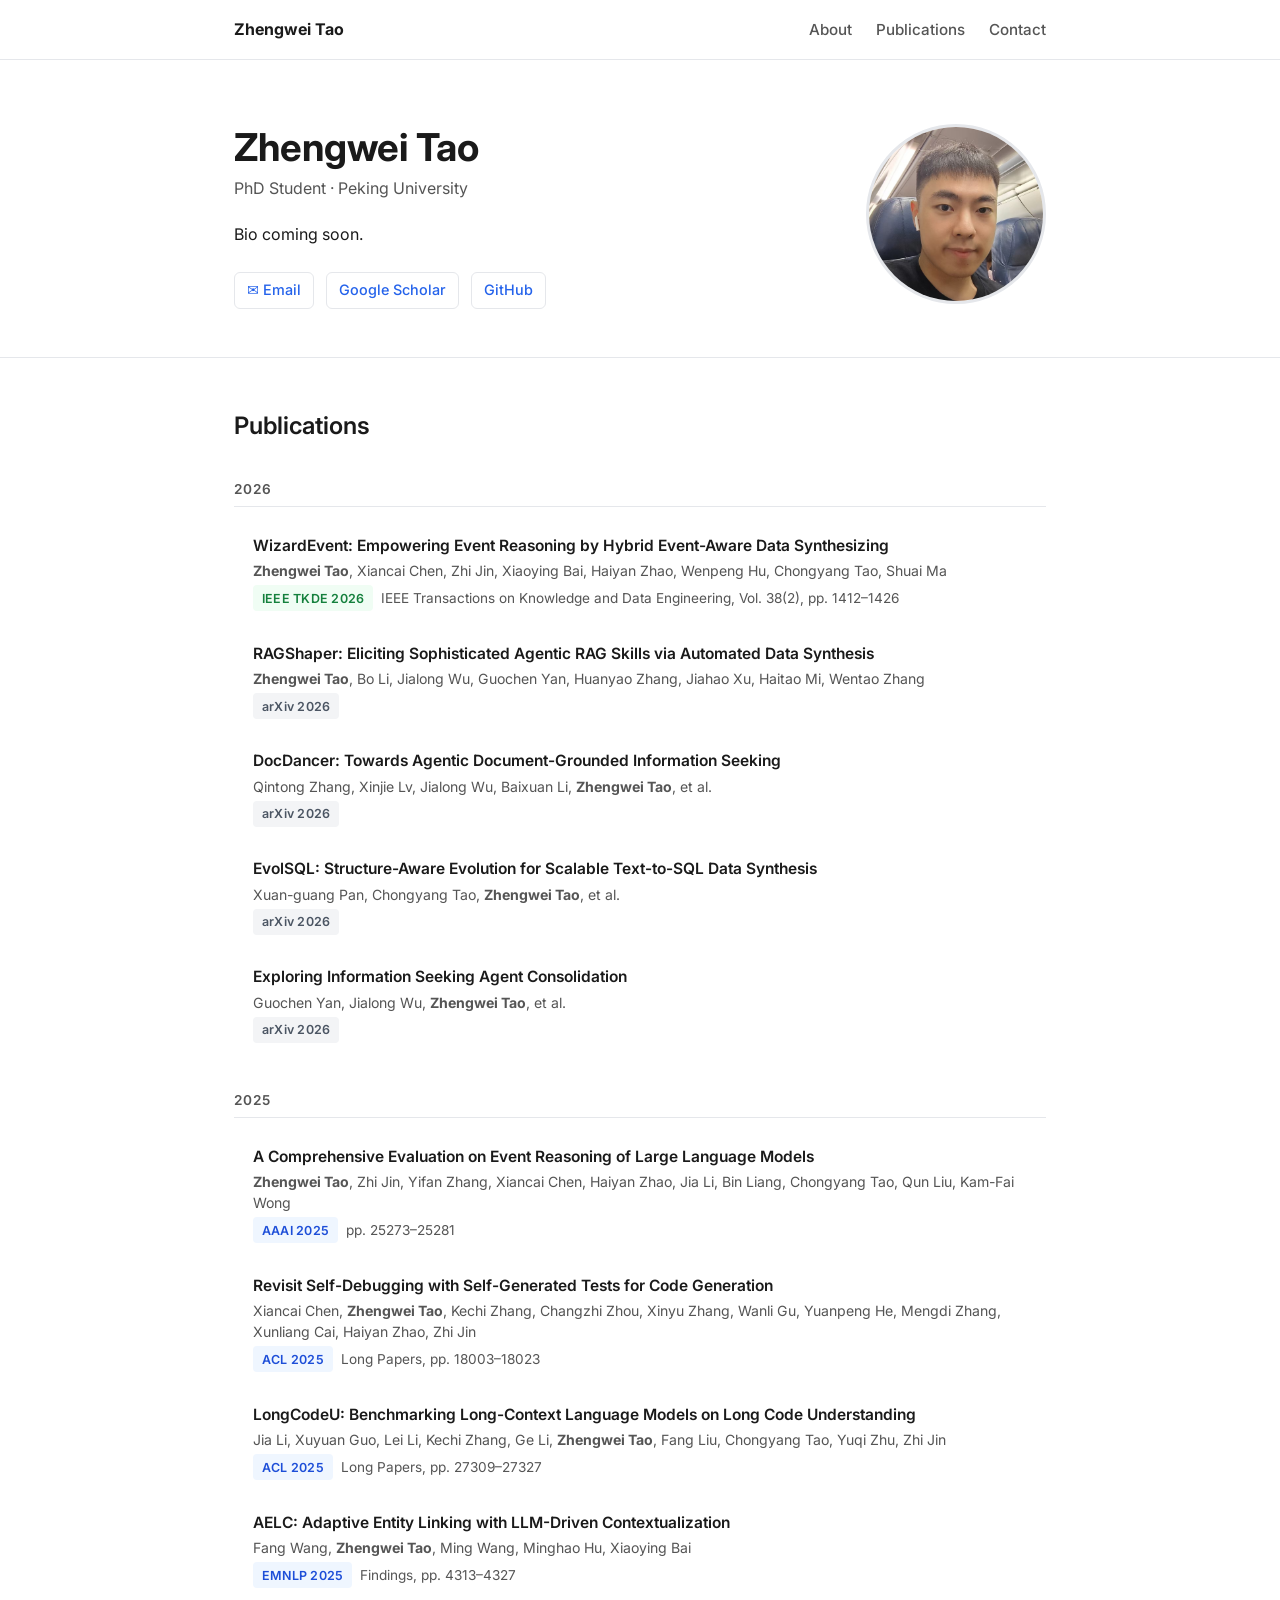
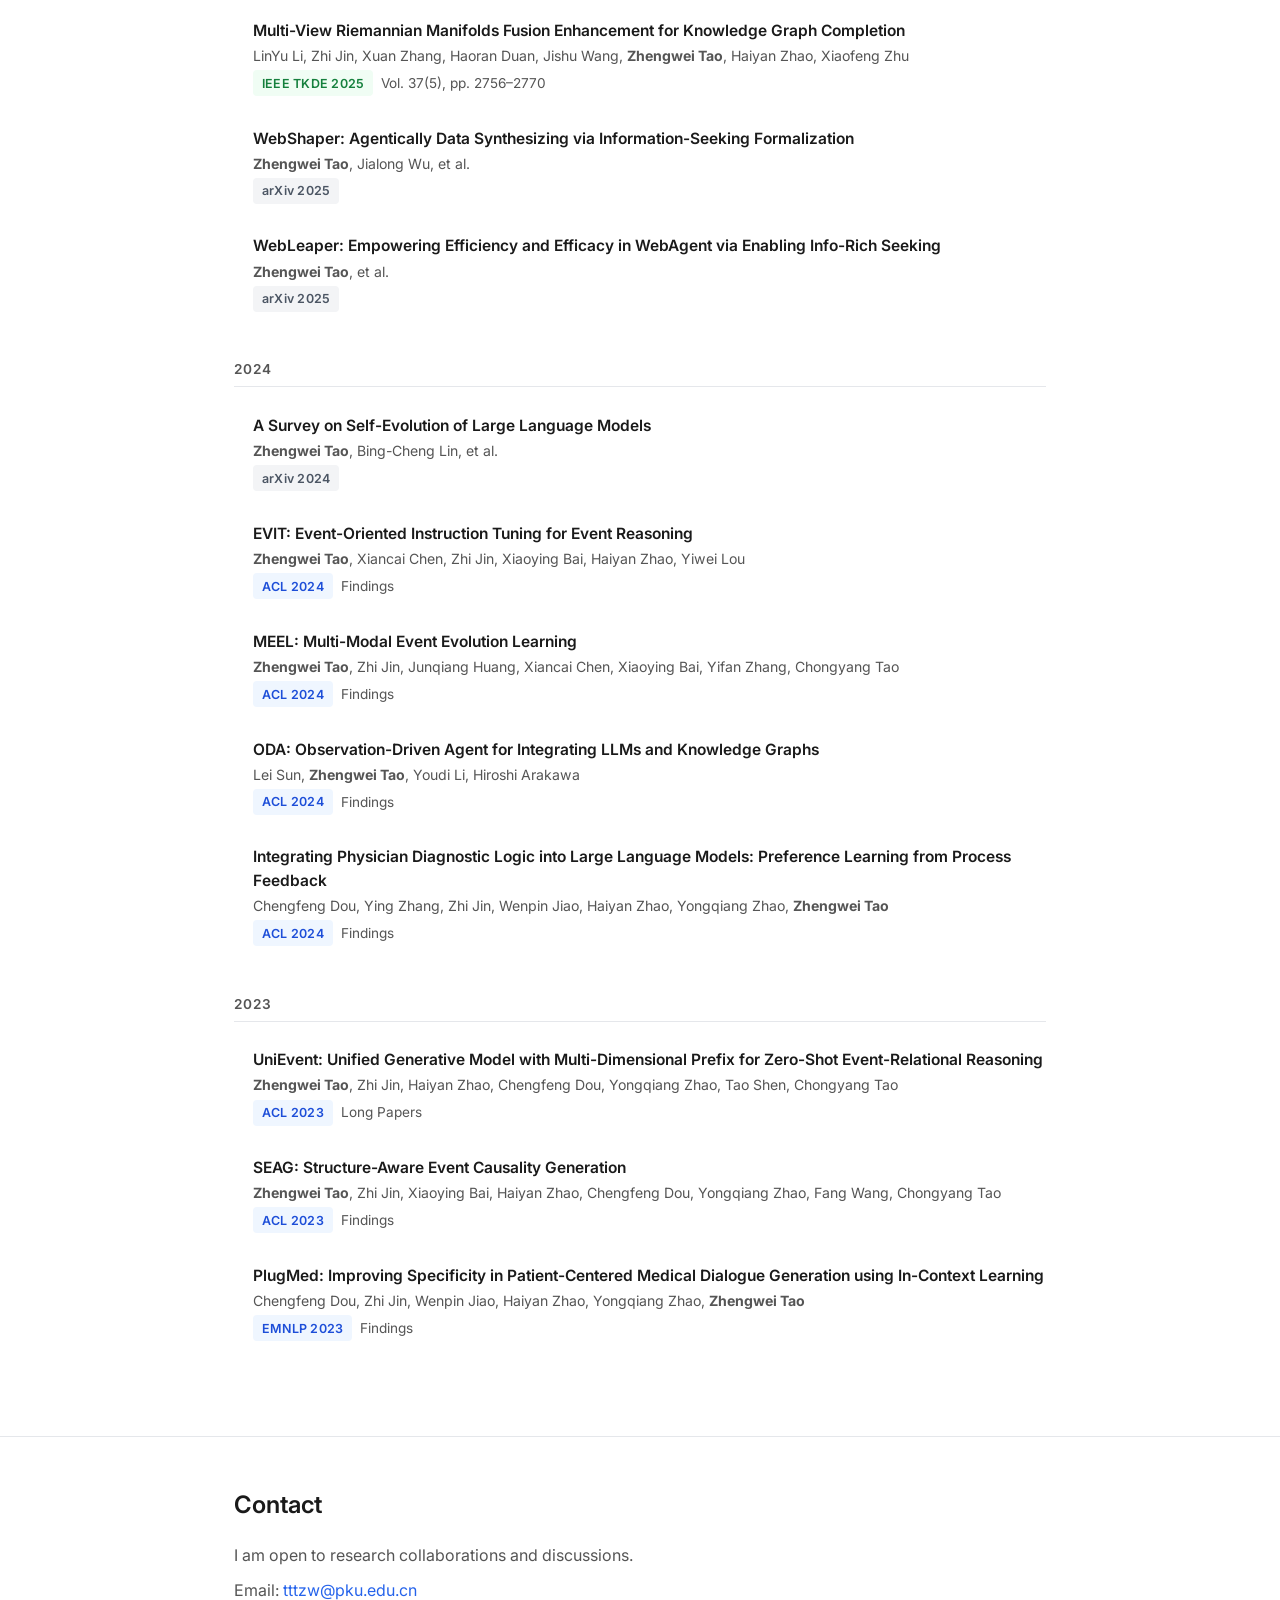
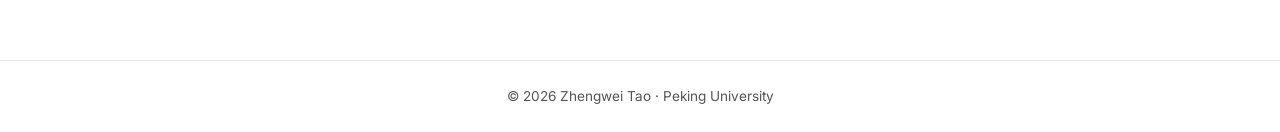
==== index.html @ 441eb52f "Initial academic homepage" ====
<!DOCTYPE html>
<html lang="en">
<head>
  <meta charset="UTF-8">
  <meta name="viewport" content="width=device-width, initial-scale=1.0">
  <title>Zhengwei Tao</title>
  <link rel="preconnect" href="https://fonts.googleapis.com">
  <link rel="preconnect" href="https://fonts.gstatic.com" crossorigin>
  <link href="https://fonts.googleapis.com/css2?family=Inter:wght@400;500;600;700&display=swap" rel="stylesheet">
  <style>
    /* ── Design tokens ─────────────────────────────────────── */
    :root {
      --bg:      #ffffff;
      --bg-nav:  rgba(255, 255, 255, 0.92);
      --text:    #1a1a1a;
      --muted:   #555555;
      --accent:  #2563eb;
      --border:  #e5e7eb;
      --nav-height: 60px;
    }

    /* ── Reset ─────────────────────────────────────────────── */
    *, *::before, *::after { box-sizing: border-box; margin: 0; padding: 0; }
    html { scroll-behavior: smooth; }
    body {
      font-family: 'Inter', system-ui, sans-serif;
      font-size: 16px;
      line-height: 1.7;
      color: var(--text);
      background: var(--bg);
    }
    a { color: var(--accent); text-decoration: none; }
    a:hover { text-decoration: underline; }
    section { scroll-margin-top: 72px; }

    /* ── Layout container ──────────────────────────────────── */
    .container {
      max-width: 860px;
      margin: 0 auto;
      padding: 0 1.5rem;
    }

    /* ── Navigation ────────────────────────────────────────── */
    nav {
      position: sticky;
      top: 0;
      z-index: 100;
      height: var(--nav-height);
      background: var(--bg-nav);
      backdrop-filter: blur(8px);
      -webkit-backdrop-filter: blur(8px);
      border-bottom: 1px solid var(--border);
    }
    .nav-inner {
      display: flex;
      align-items: center;
      justify-content: space-between;
      height: 100%;
    }
    .nav-name {
      font-weight: 700;
      font-size: 1rem;
      color: var(--text);
    }
    .nav-links {
      list-style: none;
      display: flex;
      gap: 1.5rem;
    }
    .nav-links a {
      color: var(--muted);
      font-size: 0.95rem;
      font-weight: 500;
    }
    .nav-links a:hover {
      color: var(--accent);
      text-decoration: none;
    }
    @media (max-width: 479px) {
      .nav-name { display: none; }
      .nav-links { gap: 0.75rem; }
    }

    /* ── About ─────────────────────────────────────────────── */
    #about {
      padding: 4rem 0 3rem;
      border-bottom: 1px solid var(--border);
    }
    .about-grid {
      display: flex;
      align-items: flex-start;
      gap: 3rem;
    }
    .about-text { flex: 1; }
    .about-text h1 {
      font-size: 2.4rem;
      font-weight: 700;
      line-height: 1.2;
      margin-bottom: 0.3rem;
    }
    .affiliation {
      color: var(--muted);
      font-size: 1rem;
      margin-bottom: 1.2rem;
    }
    .bio { margin-bottom: 1.5rem; }

    .social-links {
      display: flex;
      flex-wrap: wrap;
      gap: 0.75rem;
    }
    .social-links a {
      font-size: 0.9rem;
      font-weight: 500;
      color: var(--accent);
      border: 1px solid var(--border);
      padding: 0.3rem 0.75rem;
      border-radius: 6px;
      transition: border-color 0.15s, background 0.15s;
    }
    .social-links a:hover {
      background: #eff6ff;
      border-color: var(--accent);
      text-decoration: none;
    }
    .about-photo img {
      width: 180px;
      height: 180px;
      object-fit: cover;
      border-radius: 50%;
      border: 3px solid var(--border);
      display: block;
      flex-shrink: 0;
    }

    /* Tablet: keep two columns, shrink photo */
    @media (max-width: 767px) and (min-width: 480px) {
      .about-photo img { width: 140px; height: 140px; }
    }

    /* Mobile: single column, photo centered above */
    @media (max-width: 479px) {
      .about-grid {
        flex-direction: column-reverse;
        align-items: center;
        text-align: center;
        gap: 1.5rem;
      }
      .about-photo img { width: 120px; height: 120px; }
      .about-text h1 { font-size: 1.9rem; }
      .social-links { justify-content: center; }
    }

    /* ── Publications ──────────────────────────────────────── */
    #publications {
      padding: 3rem 0;
      border-bottom: 1px solid var(--border);
    }
    #publications h2 {
      font-size: 1.5rem;
      font-weight: 600;
      margin-bottom: 2rem;
    }
    .pub-year-group { margin-bottom: 2rem; }
    .year-label {
      font-size: 0.85rem;
      font-weight: 600;
      color: var(--muted);
      text-transform: uppercase;
      letter-spacing: 0.08em;
      margin-bottom: 0.75rem;
      padding-bottom: 0.3rem;
      border-bottom: 1px solid var(--border);
    }
    .pub-entry {
      padding: 0.9rem 0 0.9rem 1rem;
      border-left: 3px solid transparent;
      transition: border-color 0.15s;
      margin-bottom: 0.1rem;
    }
    .pub-entry:hover { border-left-color: var(--accent); }
    .pub-title {
      font-weight: 600;
      font-size: 0.97rem;
      margin-bottom: 0.2rem;
      line-height: 1.5;
    }
    .pub-title a { color: var(--text); }
    .pub-title a:hover { color: var(--accent); text-decoration: none; }
    .pub-authors {
      font-size: 0.88rem;
      color: var(--muted);
      margin-bottom: 0.25rem;
      line-height: 1.5;
    }
    .pub-venue {
      font-size: 0.85rem;
      color: var(--muted);
      display: flex;
      align-items: center;
      gap: 0.5rem;
      flex-wrap: wrap;
    }

    /* ── Badges ────────────────────────────────────────────── */
    .badge {
      display: inline-block;
      padding: 0.15rem 0.55rem;
      border-radius: 4px;
      font-size: 0.78rem;
      font-weight: 600;
      letter-spacing: 0.02em;
      white-space: nowrap;
    }
    .badge-conf    { background: #eff6ff; color: #1d4ed8; }
    .badge-journal { background: #f0fdf4; color: #15803d; }
    .badge-arxiv   { background: #f3f4f6; color: #4b5563; }

    /* ── Contact ───────────────────────────────────────────── */
    #contact { padding: 3rem 0; border-bottom: 1px solid var(--border); }
    #contact h2 { font-size: 1.5rem; font-weight: 600; margin-bottom: 1rem; }
    #contact p { color: var(--muted); margin-bottom: 0.5rem; }

    /* ── Footer ────────────────────────────────────────────── */
    footer {
      padding: 1.5rem 0;
      text-align: center;
      font-size: 0.85rem;
      color: var(--muted);
    }
  </style>
</head>
<body>

<!-- ── Navigation ──────────────────────────────────────────── -->
<nav>
  <div class="container nav-inner">
    <span class="nav-name">Zhengwei Tao</span>
    <ul class="nav-links">
      <li><a href="#about">About</a></li>
      <li><a href="#publications">Publications</a></li>
      <li><a href="#contact">Contact</a></li>
    </ul>
  </div>
</nav>

<!-- ── About ───────────────────────────────────────────────── -->
<section id="about">
  <div class="container about-grid">
    <div class="about-text">
      <h1>Zhengwei Tao</h1>
      <p class="affiliation">PhD Student · Peking University</p>
      <!-- Add your bio here -->
      <p class="bio">Bio coming soon.</p>
      <div class="social-links">
        <a href="mailto:tttzw@pku.edu.cn">✉ Email</a>
        <a href="https://scholar.google.com/citations?user=mk7GqoIAAAAJ" target="_blank" rel="noopener">Google Scholar</a>
        <a href="https://github.com/TZWwww" target="_blank" rel="noopener">GitHub</a>
      </div>
    </div>
    <div class="about-photo">
      <img src="tzw.png" alt="Zhengwei Tao">
    </div>
  </div>
</section>

<!-- ── Publications ────────────────────────────────────────── -->
<section id="publications">
  <div class="container">
    <h2>Publications</h2>

    <!-- 2026 -->
    <div class="pub-year-group">
      <h3 class="year-label">2026</h3>

      <div class="pub-entry">
        <p class="pub-title">WizardEvent: Empowering Event Reasoning by Hybrid Event-Aware Data Synthesizing</p>
        <p class="pub-authors"><strong>Zhengwei Tao</strong>, Xiancai Chen, Zhi Jin, Xiaoying Bai, Haiyan Zhao, Wenpeng Hu, Chongyang Tao, Shuai Ma</p>
        <p class="pub-venue"><span class="badge badge-journal">IEEE TKDE 2026</span> IEEE Transactions on Knowledge and Data Engineering, Vol. 38(2), pp. 1412–1426</p>
      </div>

      <div class="pub-entry">
        <p class="pub-title">RAGShaper: Eliciting Sophisticated Agentic RAG Skills via Automated Data Synthesis</p>
        <p class="pub-authors"><strong>Zhengwei Tao</strong>, Bo Li, Jialong Wu, Guochen Yan, Huanyao Zhang, Jiahao Xu, Haitao Mi, Wentao Zhang</p>
        <p class="pub-venue"><span class="badge badge-arxiv">arXiv 2026</span></p>
      </div>

      <div class="pub-entry">
        <p class="pub-title">DocDancer: Towards Agentic Document-Grounded Information Seeking</p>
        <p class="pub-authors">Qintong Zhang, Xinjie Lv, Jialong Wu, Baixuan Li, <strong>Zhengwei Tao</strong>, et al.</p>
        <p class="pub-venue"><span class="badge badge-arxiv">arXiv 2026</span></p>
      </div>

      <div class="pub-entry">
        <p class="pub-title">EvolSQL: Structure-Aware Evolution for Scalable Text-to-SQL Data Synthesis</p>
        <p class="pub-authors">Xuan-guang Pan, Chongyang Tao, <strong>Zhengwei Tao</strong>, et al.</p>
        <p class="pub-venue"><span class="badge badge-arxiv">arXiv 2026</span></p>
      </div>

      <div class="pub-entry">
        <p class="pub-title">Exploring Information Seeking Agent Consolidation</p>
        <p class="pub-authors">Guochen Yan, Jialong Wu, <strong>Zhengwei Tao</strong>, et al.</p>
        <p class="pub-venue"><span class="badge badge-arxiv">arXiv 2026</span></p>
      </div>
    </div>

    <!-- 2025 -->
    <div class="pub-year-group">
      <h3 class="year-label">2025</h3>

      <div class="pub-entry">
        <p class="pub-title">A Comprehensive Evaluation on Event Reasoning of Large Language Models</p>
        <p class="pub-authors"><strong>Zhengwei Tao</strong>, Zhi Jin, Yifan Zhang, Xiancai Chen, Haiyan Zhao, Jia Li, Bin Liang, Chongyang Tao, Qun Liu, Kam-Fai Wong</p>
        <p class="pub-venue"><span class="badge badge-conf">AAAI 2025</span> pp. 25273–25281</p>
      </div>

      <div class="pub-entry">
        <p class="pub-title"><a href="https://aclanthology.org/2025.acl-long.1001" target="_blank" rel="noopener">Revisit Self-Debugging with Self-Generated Tests for Code Generation</a></p>
        <p class="pub-authors">Xiancai Chen, <strong>Zhengwei Tao</strong>, Kechi Zhang, Changzhi Zhou, Xinyu Zhang, Wanli Gu, Yuanpeng He, Mengdi Zhang, Xunliang Cai, Haiyan Zhao, Zhi Jin</p>
        <p class="pub-venue"><span class="badge badge-conf">ACL 2025</span> Long Papers, pp. 18003–18023</p>
      </div>

      <div class="pub-entry">
        <p class="pub-title"><a href="https://arxiv.org/abs/2503.04359" target="_blank" rel="noopener">LongCodeU: Benchmarking Long-Context Language Models on Long Code Understanding</a></p>
        <p class="pub-authors">Jia Li, Xuyuan Guo, Lei Li, Kechi Zhang, Ge Li, <strong>Zhengwei Tao</strong>, Fang Liu, Chongyang Tao, Yuqi Zhu, Zhi Jin</p>
        <p class="pub-venue"><span class="badge badge-conf">ACL 2025</span> Long Papers, pp. 27309–27327</p>
      </div>

      <div class="pub-entry">
        <p class="pub-title">AELC: Adaptive Entity Linking with LLM-Driven Contextualization</p>
        <p class="pub-authors">Fang Wang, <strong>Zhengwei Tao</strong>, Ming Wang, Minghao Hu, Xiaoying Bai</p>
        <p class="pub-venue"><span class="badge badge-conf">EMNLP 2025</span> Findings, pp. 4313–4327</p>
      </div>

      <div class="pub-entry">
        <p class="pub-title">Multi-View Riemannian Manifolds Fusion Enhancement for Knowledge Graph Completion</p>
        <p class="pub-authors">LinYu Li, Zhi Jin, Xuan Zhang, Haoran Duan, Jishu Wang, <strong>Zhengwei Tao</strong>, Haiyan Zhao, Xiaofeng Zhu</p>
        <p class="pub-venue"><span class="badge badge-journal">IEEE TKDE 2025</span> Vol. 37(5), pp. 2756–2770</p>
      </div>

      <div class="pub-entry">
        <p class="pub-title"><a href="https://arxiv.org/abs/2507.15061" target="_blank" rel="noopener">WebShaper: Agentically Data Synthesizing via Information-Seeking Formalization</a></p>
        <p class="pub-authors"><strong>Zhengwei Tao</strong>, Jialong Wu, et al.</p>
        <p class="pub-venue"><span class="badge badge-arxiv">arXiv 2025</span></p>
      </div>

      <div class="pub-entry">
        <p class="pub-title"><a href="https://arxiv.org/abs/2510.24697" target="_blank" rel="noopener">WebLeaper: Empowering Efficiency and Efficacy in WebAgent via Enabling Info-Rich Seeking</a></p>
        <p class="pub-authors"><strong>Zhengwei Tao</strong>, et al.</p>
        <p class="pub-venue"><span class="badge badge-arxiv">arXiv 2025</span></p>
      </div>
    </div>

    <!-- 2024 -->
    <div class="pub-year-group">
      <h3 class="year-label">2024</h3>

      <div class="pub-entry">
        <p class="pub-title"><a href="https://arxiv.org/abs/2404.14387" target="_blank" rel="noopener">A Survey on Self-Evolution of Large Language Models</a></p>
        <p class="pub-authors"><strong>Zhengwei Tao</strong>, Bing-Cheng Lin, et al.</p>
        <p class="pub-venue"><span class="badge badge-arxiv">arXiv 2024</span></p>
      </div>

      <div class="pub-entry">
        <p class="pub-title">EVIT: Event-Oriented Instruction Tuning for Event Reasoning</p>
        <p class="pub-authors"><strong>Zhengwei Tao</strong>, Xiancai Chen, Zhi Jin, Xiaoying Bai, Haiyan Zhao, Yiwei Lou</p>
        <p class="pub-venue"><span class="badge badge-conf">ACL 2024</span> Findings</p>
      </div>

      <div class="pub-entry">
        <p class="pub-title">MEEL: Multi-Modal Event Evolution Learning</p>
        <p class="pub-authors"><strong>Zhengwei Tao</strong>, Zhi Jin, Junqiang Huang, Xiancai Chen, Xiaoying Bai, Yifan Zhang, Chongyang Tao</p>
        <p class="pub-venue"><span class="badge badge-conf">ACL 2024</span> Findings</p>
      </div>

      <div class="pub-entry">
        <p class="pub-title">ODA: Observation-Driven Agent for Integrating LLMs and Knowledge Graphs</p>
        <p class="pub-authors">Lei Sun, <strong>Zhengwei Tao</strong>, Youdi Li, Hiroshi Arakawa</p>
        <p class="pub-venue"><span class="badge badge-conf">ACL 2024</span> Findings</p>
      </div>

      <div class="pub-entry">
        <p class="pub-title">Integrating Physician Diagnostic Logic into Large Language Models: Preference Learning from Process Feedback</p>
        <p class="pub-authors">Chengfeng Dou, Ying Zhang, Zhi Jin, Wenpin Jiao, Haiyan Zhao, Yongqiang Zhao, <strong>Zhengwei Tao</strong></p>
        <p class="pub-venue"><span class="badge badge-conf">ACL 2024</span> Findings</p>
      </div>
    </div>

    <!-- 2023 -->
    <div class="pub-year-group">
      <h3 class="year-label">2023</h3>

      <div class="pub-entry">
        <p class="pub-title">UniEvent: Unified Generative Model with Multi-Dimensional Prefix for Zero-Shot Event-Relational Reasoning</p>
        <p class="pub-authors"><strong>Zhengwei Tao</strong>, Zhi Jin, Haiyan Zhao, Chengfeng Dou, Yongqiang Zhao, Tao Shen, Chongyang Tao</p>
        <p class="pub-venue"><span class="badge badge-conf">ACL 2023</span> Long Papers</p>
      </div>

      <div class="pub-entry">
        <p class="pub-title">SEAG: Structure-Aware Event Causality Generation</p>
        <p class="pub-authors"><strong>Zhengwei Tao</strong>, Zhi Jin, Xiaoying Bai, Haiyan Zhao, Chengfeng Dou, Yongqiang Zhao, Fang Wang, Chongyang Tao</p>
        <p class="pub-venue"><span class="badge badge-conf">ACL 2023</span> Findings</p>
      </div>

      <div class="pub-entry">
        <p class="pub-title">PlugMed: Improving Specificity in Patient-Centered Medical Dialogue Generation using In-Context Learning</p>
        <p class="pub-authors">Chengfeng Dou, Zhi Jin, Wenpin Jiao, Haiyan Zhao, Yongqiang Zhao, <strong>Zhengwei Tao</strong></p>
        <p class="pub-venue"><span class="badge badge-conf">EMNLP 2023</span> Findings</p>
      </div>
    </div>

  </div>
</section>

<!-- ── Contact ──────────────────────────────────────────────── -->
<section id="contact">
  <div class="container">
    <h2>Contact</h2>
    <p>I am open to research collaborations and discussions.</p>
    <p>Email: <a href="mailto:tttzw@pku.edu.cn">tttzw@pku.edu.cn</a></p>
  </div>
</section>

<!-- ── Footer ───────────────────────────────────────────────── -->
<footer>
  <div class="container">
    <p>© 2026 Zhengwei Tao · Peking University</p>
  </div>
</footer>

<script>
  document.querySelectorAll('a[href^="#"]').forEach(a =>
    a.addEventListener('click', e => { e.preventDefault(); document.querySelector(a.getAttribute('href')).scrollIntoView({behavior:'smooth'}); })
  );
</script>

</body>
</html>
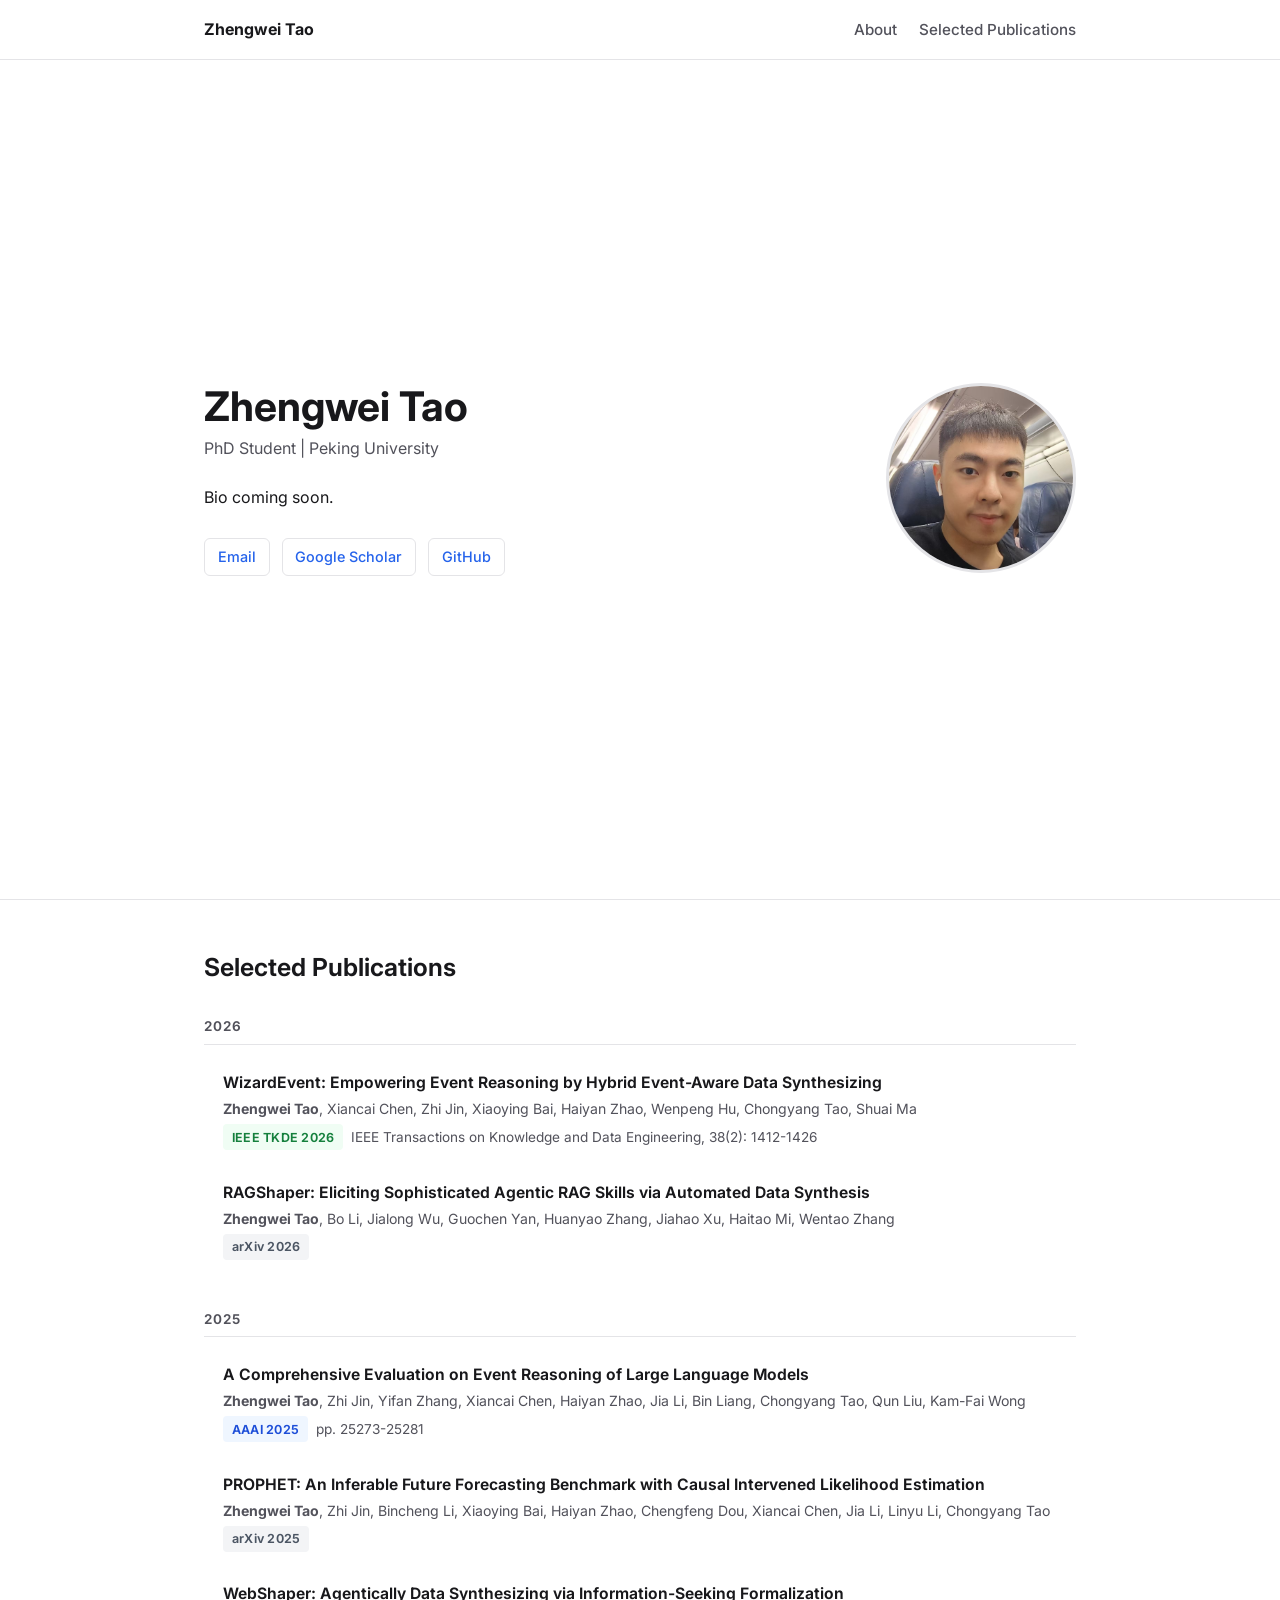
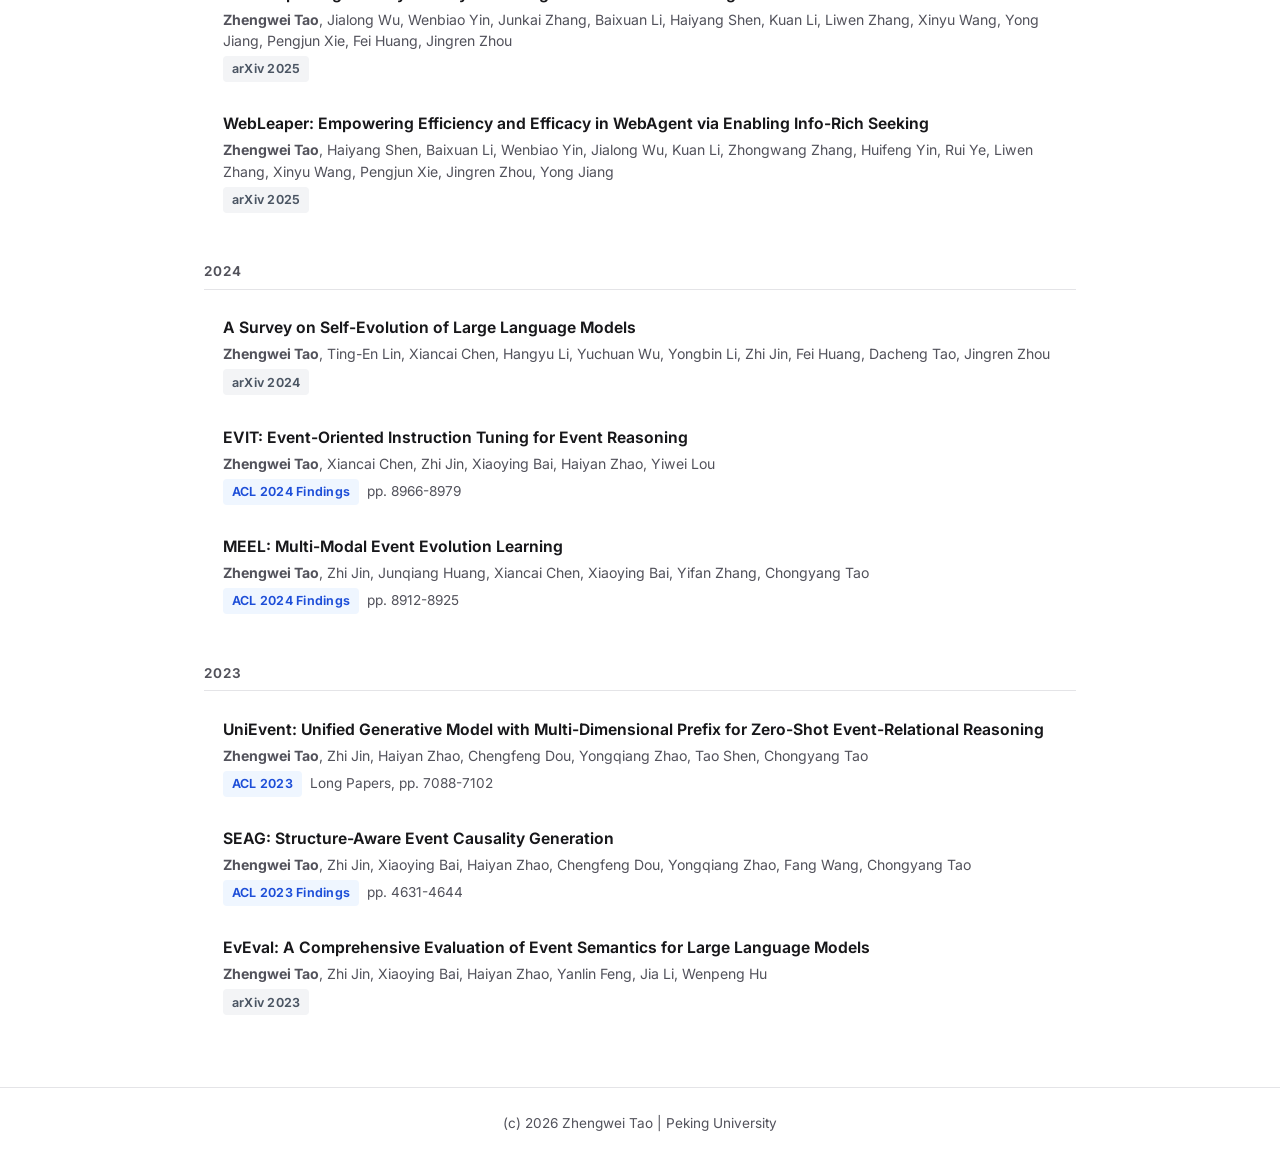
==== commit 4336af05: "Refine homepage and selected publications" ====
--- a/index.html
+++ b/index.html
@@ -3,437 +3,471 @@
 <head>
   <meta charset="UTF-8">
   <meta name="viewport" content="width=device-width, initial-scale=1.0">
+  <meta name="description" content="Zhengwei Tao, PhD student at Peking University. Research homepage and selected first-author publications.">
   <title>Zhengwei Tao</title>
   <link rel="preconnect" href="https://fonts.googleapis.com">
   <link rel="preconnect" href="https://fonts.gstatic.com" crossorigin>
-  <link href="https://fonts.googleapis.com/css2?family=Inter:wght@400;500;600;700&display=swap" rel="stylesheet">
+  <link href="https://fonts.googleapis.com/css2?family=Inter:wght@400;500;600;700&amp;display=swap" rel="stylesheet">
   <style>
-    /* ── Design tokens ─────────────────────────────────────── */
     :root {
-      --bg:      #ffffff;
-      --bg-nav:  rgba(255, 255, 255, 0.92);
-      --text:    #1a1a1a;
-      --muted:   #555555;
-      --accent:  #2563eb;
-      --border:  #e5e7eb;
+      --bg: #ffffff;
+      --bg-nav: rgba(255, 255, 255, 0.94);
+      --text: #18181b;
+      --muted: #52525b;
+      --accent: #2563eb;
+      --accent-soft: #eff6ff;
+      --border: #e4e4e7;
       --nav-height: 60px;
     }
 
-    /* ── Reset ─────────────────────────────────────────────── */
-    *, *::before, *::after { box-sizing: border-box; margin: 0; padding: 0; }
-    html { scroll-behavior: smooth; }
+    *, *::before, *::after {
+      box-sizing: border-box;
+      margin: 0;
+      padding: 0;
+    }
+
+    html {
+      scroll-behavior: smooth;
+    }
+
     body {
-      font-family: 'Inter', system-ui, sans-serif;
+      font-family: "Inter", system-ui, -apple-system, BlinkMacSystemFont, "Segoe UI", sans-serif;
       font-size: 16px;
       line-height: 1.7;
       color: var(--text);
       background: var(--bg);
     }
-    a { color: var(--accent); text-decoration: none; }
-    a:hover { text-decoration: underline; }
-    section { scroll-margin-top: 72px; }
-
-    /* ── Layout container ──────────────────────────────────── */
+
+    a {
+      color: var(--accent);
+      text-decoration: none;
+    }
+
+    a:hover {
+      text-decoration: underline;
+    }
+
+    section {
+      scroll-margin-top: 78px;
+    }
+
     .container {
-      max-width: 860px;
+      width: min(100%, 920px);
       margin: 0 auto;
       padding: 0 1.5rem;
     }
 
-    /* ── Navigation ────────────────────────────────────────── */
     nav {
       position: sticky;
       top: 0;
       z-index: 100;
       height: var(--nav-height);
       background: var(--bg-nav);
-      backdrop-filter: blur(8px);
-      -webkit-backdrop-filter: blur(8px);
       border-bottom: 1px solid var(--border);
-    }
+      backdrop-filter: blur(10px);
+      -webkit-backdrop-filter: blur(10px);
+    }
+
     .nav-inner {
       display: flex;
       align-items: center;
       justify-content: space-between;
       height: 100%;
     }
+
     .nav-name {
+      color: var(--text);
+      font-size: 1rem;
       font-weight: 700;
-      font-size: 1rem;
-      color: var(--text);
-    }
+    }
+
     .nav-links {
+      display: flex;
+      gap: 1.4rem;
+      align-items: center;
       list-style: none;
-      display: flex;
-      gap: 1.5rem;
-    }
+    }
+
     .nav-links a {
       color: var(--muted);
       font-size: 0.95rem;
       font-weight: 500;
     }
+
     .nav-links a:hover {
       color: var(--accent);
       text-decoration: none;
     }
-    @media (max-width: 479px) {
-      .nav-name { display: none; }
-      .nav-links { gap: 0.75rem; }
-    }
-
-    /* ── About ─────────────────────────────────────────────── */
+
     #about {
-      padding: 4rem 0 3rem;
+      min-height: calc(100vh - var(--nav-height));
+      display: flex;
+      align-items: center;
+      padding: 4rem 0;
       border-bottom: 1px solid var(--border);
     }
+
     .about-grid {
-      display: flex;
-      align-items: flex-start;
-      gap: 3rem;
-    }
-    .about-text { flex: 1; }
+      display: grid;
+      grid-template-columns: minmax(0, 1fr) 190px;
+      gap: 3.5rem;
+      align-items: start;
+    }
+
     .about-text h1 {
-      font-size: 2.4rem;
+      margin-bottom: 0.3rem;
+      font-size: 2.55rem;
       font-weight: 700;
-      line-height: 1.2;
-      margin-bottom: 0.3rem;
-    }
+      line-height: 1.15;
+    }
+
     .affiliation {
+      margin-bottom: 1.4rem;
       color: var(--muted);
       font-size: 1rem;
-      margin-bottom: 1.2rem;
-    }
-    .bio { margin-bottom: 1.5rem; }
-
-    .social-links {
+    }
+
+    .bio {
+      max-width: 650px;
+      margin-bottom: 1.7rem;
+      color: var(--text);
+    }
+
+    .contact-links {
       display: flex;
       flex-wrap: wrap;
       gap: 0.75rem;
     }
-    .social-links a {
+
+    .contact-links a {
+      display: inline-flex;
+      align-items: center;
+      min-height: 34px;
+      padding: 0.35rem 0.8rem;
+      border: 1px solid var(--border);
+      border-radius: 6px;
+      color: var(--accent);
       font-size: 0.9rem;
       font-weight: 500;
-      color: var(--accent);
-      border: 1px solid var(--border);
-      padding: 0.3rem 0.75rem;
-      border-radius: 6px;
-      transition: border-color 0.15s, background 0.15s;
-    }
-    .social-links a:hover {
-      background: #eff6ff;
+      transition: background 0.15s, border-color 0.15s;
+    }
+
+    .contact-links a:hover {
+      background: var(--accent-soft);
       border-color: var(--accent);
       text-decoration: none;
     }
+
     .about-photo img {
-      width: 180px;
-      height: 180px;
+      display: block;
+      width: 190px;
+      height: 190px;
       object-fit: cover;
+      border: 3px solid var(--border);
       border-radius: 50%;
-      border: 3px solid var(--border);
-      display: block;
-      flex-shrink: 0;
-    }
-
-    /* Tablet: keep two columns, shrink photo */
-    @media (max-width: 767px) and (min-width: 480px) {
-      .about-photo img { width: 140px; height: 140px; }
-    }
-
-    /* Mobile: single column, photo centered above */
-    @media (max-width: 479px) {
-      .about-grid {
-        flex-direction: column-reverse;
-        align-items: center;
-        text-align: center;
-        gap: 1.5rem;
-      }
-      .about-photo img { width: 120px; height: 120px; }
-      .about-text h1 { font-size: 1.9rem; }
-      .social-links { justify-content: center; }
-    }
-
-    /* ── Publications ──────────────────────────────────────── */
-    #publications {
-      padding: 3rem 0;
+    }
+
+    #selected-publications {
+      padding: 3.2rem 0 3.5rem;
       border-bottom: 1px solid var(--border);
     }
-    #publications h2 {
-      font-size: 1.5rem;
-      font-weight: 600;
+
+    #selected-publications h2 {
       margin-bottom: 2rem;
-    }
-    .pub-year-group { margin-bottom: 2rem; }
+      font-size: 1.55rem;
+      font-weight: 650;
+      line-height: 1.3;
+    }
+
+    .pub-year-group {
+      margin-bottom: 2.1rem;
+    }
+
+    .pub-year-group:last-child {
+      margin-bottom: 0;
+    }
+
     .year-label {
-      font-size: 0.85rem;
-      font-weight: 600;
-      color: var(--muted);
+      margin-bottom: 0.75rem;
+      padding-bottom: 0.35rem;
+      border-bottom: 1px solid var(--border);
+      color: var(--muted);
+      font-size: 0.84rem;
+      font-weight: 650;
+      letter-spacing: 0.08em;
       text-transform: uppercase;
-      letter-spacing: 0.08em;
-      margin-bottom: 0.75rem;
-      padding-bottom: 0.3rem;
-      border-bottom: 1px solid var(--border);
-    }
+    }
+
     .pub-entry {
+      margin-bottom: 0.1rem;
       padding: 0.9rem 0 0.9rem 1rem;
       border-left: 3px solid transparent;
       transition: border-color 0.15s;
-      margin-bottom: 0.1rem;
-    }
-    .pub-entry:hover { border-left-color: var(--accent); }
+    }
+
+    .pub-entry:hover {
+      border-left-color: var(--accent);
+    }
+
     .pub-title {
-      font-weight: 600;
-      font-size: 0.97rem;
-      margin-bottom: 0.2rem;
+      margin-bottom: 0.22rem;
+      font-size: 0.98rem;
+      font-weight: 650;
       line-height: 1.5;
     }
-    .pub-title a { color: var(--text); }
-    .pub-title a:hover { color: var(--accent); text-decoration: none; }
+
+    .pub-title a {
+      color: var(--text);
+    }
+
+    .pub-title a:hover {
+      color: var(--accent);
+      text-decoration: none;
+    }
+
     .pub-authors {
+      margin-bottom: 0.3rem;
+      color: var(--muted);
       font-size: 0.88rem;
-      color: var(--muted);
-      margin-bottom: 0.25rem;
       line-height: 1.5;
     }
+
     .pub-venue {
+      display: flex;
+      flex-wrap: wrap;
+      gap: 0.5rem;
+      align-items: center;
+      color: var(--muted);
       font-size: 0.85rem;
-      color: var(--muted);
-      display: flex;
-      align-items: center;
-      gap: 0.5rem;
-      flex-wrap: wrap;
-    }
-
-    /* ── Badges ────────────────────────────────────────────── */
+    }
+
     .badge {
       display: inline-block;
       padding: 0.15rem 0.55rem;
       border-radius: 4px;
       font-size: 0.78rem;
-      font-weight: 600;
+      font-weight: 650;
       letter-spacing: 0.02em;
       white-space: nowrap;
     }
-    .badge-conf    { background: #eff6ff; color: #1d4ed8; }
-    .badge-journal { background: #f0fdf4; color: #15803d; }
-    .badge-arxiv   { background: #f3f4f6; color: #4b5563; }
-
-    /* ── Contact ───────────────────────────────────────────── */
-    #contact { padding: 3rem 0; border-bottom: 1px solid var(--border); }
-    #contact h2 { font-size: 1.5rem; font-weight: 600; margin-bottom: 1rem; }
-    #contact p { color: var(--muted); margin-bottom: 0.5rem; }
-
-    /* ── Footer ────────────────────────────────────────────── */
+
+    .badge-conf {
+      color: #1d4ed8;
+      background: #eff6ff;
+    }
+
+    .badge-journal {
+      color: #15803d;
+      background: #f0fdf4;
+    }
+
+    .badge-arxiv {
+      color: #4b5563;
+      background: #f3f4f6;
+    }
+
     footer {
       padding: 1.5rem 0;
+      color: var(--muted);
+      font-size: 0.85rem;
       text-align: center;
-      font-size: 0.85rem;
-      color: var(--muted);
+    }
+
+    @media (max-width: 700px) {
+      .about-grid {
+        grid-template-columns: 1fr;
+        gap: 1.7rem;
+      }
+
+      .about-photo {
+        order: -1;
+      }
+
+      .about-photo img {
+        width: 138px;
+        height: 138px;
+      }
+
+      .about-text h1 {
+        font-size: 2.05rem;
+      }
+    }
+
+    @media (max-width: 520px) {
+      .container {
+        padding: 0 1.1rem;
+      }
+
+      .nav-name {
+        display: none;
+      }
+
+      .nav-inner {
+        justify-content: center;
+      }
+
+      .nav-links {
+        gap: 1rem;
+      }
+
+      .nav-links a {
+        font-size: 0.9rem;
+      }
+
+      #about {
+        align-items: flex-start;
+        min-height: auto;
+        padding: 3rem 0;
+      }
+
+      .contact-links a {
+        width: calc(50% - 0.375rem);
+        justify-content: center;
+      }
     }
   </style>
 </head>
 <body>
-
-<!-- ── Navigation ──────────────────────────────────────────── -->
-<nav>
-  <div class="container nav-inner">
-    <span class="nav-name">Zhengwei Tao</span>
-    <ul class="nav-links">
-      <li><a href="#about">About</a></li>
-      <li><a href="#publications">Publications</a></li>
-      <li><a href="#contact">Contact</a></li>
-    </ul>
-  </div>
-</nav>
-
-<!-- ── About ───────────────────────────────────────────────── -->
-<section id="about">
-  <div class="container about-grid">
-    <div class="about-text">
-      <h1>Zhengwei Tao</h1>
-      <p class="affiliation">PhD Student · Peking University</p>
-      <!-- Add your bio here -->
-      <p class="bio">Bio coming soon.</p>
-      <div class="social-links">
-        <a href="mailto:tttzw@pku.edu.cn">✉ Email</a>
-        <a href="https://scholar.google.com/citations?user=mk7GqoIAAAAJ" target="_blank" rel="noopener">Google Scholar</a>
-        <a href="https://github.com/TZWwww" target="_blank" rel="noopener">GitHub</a>
+  <nav>
+    <div class="container nav-inner">
+      <span class="nav-name">Zhengwei Tao</span>
+      <ul class="nav-links">
+        <li><a href="#about">About</a></li>
+        <li><a href="#selected-publications">Selected Publications</a></li>
+      </ul>
+    </div>
+  </nav>
+
+  <main>
+    <section id="about">
+      <div class="container about-grid">
+        <div class="about-text">
+          <h1>Zhengwei Tao</h1>
+          <p class="affiliation">PhD Student | Peking University</p>
+          <!-- Replace this paragraph with your final bio. -->
+          <p class="bio">Bio coming soon.</p>
+          <div class="contact-links" aria-label="Contact and profile links">
+            <a href="mailto:tttzw@pku.edu.cn">Email</a>
+            <a href="https://scholar.google.com/citations?hl=en&amp;user=mk7GqoIAAAAJ" target="_blank" rel="noopener">Google Scholar</a>
+            <a href="https://github.com/TZWwww" target="_blank" rel="noopener">GitHub</a>
+          </div>
+        </div>
+        <div class="about-photo">
+          <img src="tzw.png" alt="Portrait of Zhengwei Tao">
+        </div>
       </div>
+    </section>
+
+    <section id="selected-publications">
+      <div class="container">
+        <h2>Selected Publications</h2>
+
+        <div class="pub-year-group">
+          <h3 class="year-label">2026</h3>
+
+          <div class="pub-entry">
+            <p class="pub-title"><a href="https://doi.org/10.1109/TKDE.2025.3634839" target="_blank" rel="noopener">WizardEvent: Empowering Event Reasoning by Hybrid Event-Aware Data Synthesizing</a></p>
+            <p class="pub-authors"><strong>Zhengwei Tao</strong>, Xiancai Chen, Zhi Jin, Xiaoying Bai, Haiyan Zhao, Wenpeng Hu, Chongyang Tao, Shuai Ma</p>
+            <p class="pub-venue"><span class="badge badge-journal">IEEE TKDE 2026</span> IEEE Transactions on Knowledge and Data Engineering, 38(2): 1412-1426</p>
+          </div>
+
+          <div class="pub-entry">
+            <p class="pub-title"><a href="https://arxiv.org/abs/2601.08699" target="_blank" rel="noopener">RAGShaper: Eliciting Sophisticated Agentic RAG Skills via Automated Data Synthesis</a></p>
+            <p class="pub-authors"><strong>Zhengwei Tao</strong>, Bo Li, Jialong Wu, Guochen Yan, Huanyao Zhang, Jiahao Xu, Haitao Mi, Wentao Zhang</p>
+            <p class="pub-venue"><span class="badge badge-arxiv">arXiv 2026</span></p>
+          </div>
+        </div>
+
+        <div class="pub-year-group">
+          <h3 class="year-label">2025</h3>
+
+          <div class="pub-entry">
+            <p class="pub-title"><a href="https://doi.org/10.1609/aaai.v39i24.34714" target="_blank" rel="noopener">A Comprehensive Evaluation on Event Reasoning of Large Language Models</a></p>
+            <p class="pub-authors"><strong>Zhengwei Tao</strong>, Zhi Jin, Yifan Zhang, Xiancai Chen, Haiyan Zhao, Jia Li, Bin Liang, Chongyang Tao, Qun Liu, Kam-Fai Wong</p>
+            <p class="pub-venue"><span class="badge badge-conf">AAAI 2025</span> pp. 25273-25281</p>
+          </div>
+
+          <div class="pub-entry">
+            <p class="pub-title"><a href="https://arxiv.org/abs/2504.01509" target="_blank" rel="noopener">PROPHET: An Inferable Future Forecasting Benchmark with Causal Intervened Likelihood Estimation</a></p>
+            <p class="pub-authors"><strong>Zhengwei Tao</strong>, Zhi Jin, Bincheng Li, Xiaoying Bai, Haiyan Zhao, Chengfeng Dou, Xiancai Chen, Jia Li, Linyu Li, Chongyang Tao</p>
+            <p class="pub-venue"><span class="badge badge-arxiv">arXiv 2025</span></p>
+          </div>
+
+          <div class="pub-entry">
+            <p class="pub-title"><a href="https://arxiv.org/abs/2507.15061" target="_blank" rel="noopener">WebShaper: Agentically Data Synthesizing via Information-Seeking Formalization</a></p>
+            <p class="pub-authors"><strong>Zhengwei Tao</strong>, Jialong Wu, Wenbiao Yin, Junkai Zhang, Baixuan Li, Haiyang Shen, Kuan Li, Liwen Zhang, Xinyu Wang, Yong Jiang, Pengjun Xie, Fei Huang, Jingren Zhou</p>
+            <p class="pub-venue"><span class="badge badge-arxiv">arXiv 2025</span></p>
+          </div>
+
+          <div class="pub-entry">
+            <p class="pub-title"><a href="https://arxiv.org/abs/2510.24697" target="_blank" rel="noopener">WebLeaper: Empowering Efficiency and Efficacy in WebAgent via Enabling Info-Rich Seeking</a></p>
+            <p class="pub-authors"><strong>Zhengwei Tao</strong>, Haiyang Shen, Baixuan Li, Wenbiao Yin, Jialong Wu, Kuan Li, Zhongwang Zhang, Huifeng Yin, Rui Ye, Liwen Zhang, Xinyu Wang, Pengjun Xie, Jingren Zhou, Yong Jiang</p>
+            <p class="pub-venue"><span class="badge badge-arxiv">arXiv 2025</span></p>
+          </div>
+        </div>
+
+        <div class="pub-year-group">
+          <h3 class="year-label">2024</h3>
+
+          <div class="pub-entry">
+            <p class="pub-title"><a href="https://arxiv.org/abs/2404.14387" target="_blank" rel="noopener">A Survey on Self-Evolution of Large Language Models</a></p>
+            <p class="pub-authors"><strong>Zhengwei Tao</strong>, Ting-En Lin, Xiancai Chen, Hangyu Li, Yuchuan Wu, Yongbin Li, Zhi Jin, Fei Huang, Dacheng Tao, Jingren Zhou</p>
+            <p class="pub-venue"><span class="badge badge-arxiv">arXiv 2024</span></p>
+          </div>
+
+          <div class="pub-entry">
+            <p class="pub-title"><a href="https://aclanthology.org/2024.findings-acl.531" target="_blank" rel="noopener">EVIT: Event-Oriented Instruction Tuning for Event Reasoning</a></p>
+            <p class="pub-authors"><strong>Zhengwei Tao</strong>, Xiancai Chen, Zhi Jin, Xiaoying Bai, Haiyan Zhao, Yiwei Lou</p>
+            <p class="pub-venue"><span class="badge badge-conf">ACL 2024 Findings</span> pp. 8966-8979</p>
+          </div>
+
+          <div class="pub-entry">
+            <p class="pub-title"><a href="https://aclanthology.org/2024.findings-acl.528" target="_blank" rel="noopener">MEEL: Multi-Modal Event Evolution Learning</a></p>
+            <p class="pub-authors"><strong>Zhengwei Tao</strong>, Zhi Jin, Junqiang Huang, Xiancai Chen, Xiaoying Bai, Yifan Zhang, Chongyang Tao</p>
+            <p class="pub-venue"><span class="badge badge-conf">ACL 2024 Findings</span> pp. 8912-8925</p>
+          </div>
+        </div>
+
+        <div class="pub-year-group">
+          <h3 class="year-label">2023</h3>
+
+          <div class="pub-entry">
+            <p class="pub-title"><a href="https://aclanthology.org/2023.acl-long.391" target="_blank" rel="noopener">UniEvent: Unified Generative Model with Multi-Dimensional Prefix for Zero-Shot Event-Relational Reasoning</a></p>
+            <p class="pub-authors"><strong>Zhengwei Tao</strong>, Zhi Jin, Haiyan Zhao, Chengfeng Dou, Yongqiang Zhao, Tao Shen, Chongyang Tao</p>
+            <p class="pub-venue"><span class="badge badge-conf">ACL 2023</span> Long Papers, pp. 7088-7102</p>
+          </div>
+
+          <div class="pub-entry">
+            <p class="pub-title"><a href="https://aclanthology.org/2023.findings-acl.283" target="_blank" rel="noopener">SEAG: Structure-Aware Event Causality Generation</a></p>
+            <p class="pub-authors"><strong>Zhengwei Tao</strong>, Zhi Jin, Xiaoying Bai, Haiyan Zhao, Chengfeng Dou, Yongqiang Zhao, Fang Wang, Chongyang Tao</p>
+            <p class="pub-venue"><span class="badge badge-conf">ACL 2023 Findings</span> pp. 4631-4644</p>
+          </div>
+
+          <div class="pub-entry">
+            <p class="pub-title"><a href="https://arxiv.org/abs/2305.15268" target="_blank" rel="noopener">EvEval: A Comprehensive Evaluation of Event Semantics for Large Language Models</a></p>
+            <p class="pub-authors"><strong>Zhengwei Tao</strong>, Zhi Jin, Xiaoying Bai, Haiyan Zhao, Yanlin Feng, Jia Li, Wenpeng Hu</p>
+            <p class="pub-venue"><span class="badge badge-arxiv">arXiv 2023</span></p>
+          </div>
+        </div>
+      </div>
+    </section>
+  </main>
+
+  <footer>
+    <div class="container">
+      <p>(c) 2026 Zhengwei Tao | Peking University</p>
     </div>
-    <div class="about-photo">
-      <img src="tzw.png" alt="Zhengwei Tao">
-    </div>
-  </div>
-</section>
-
-<!-- ── Publications ────────────────────────────────────────── -->
-<section id="publications">
-  <div class="container">
-    <h2>Publications</h2>
-
-    <!-- 2026 -->
-    <div class="pub-year-group">
-      <h3 class="year-label">2026</h3>
-
-      <div class="pub-entry">
-        <p class="pub-title">WizardEvent: Empowering Event Reasoning by Hybrid Event-Aware Data Synthesizing</p>
-        <p class="pub-authors"><strong>Zhengwei Tao</strong>, Xiancai Chen, Zhi Jin, Xiaoying Bai, Haiyan Zhao, Wenpeng Hu, Chongyang Tao, Shuai Ma</p>
-        <p class="pub-venue"><span class="badge badge-journal">IEEE TKDE 2026</span> IEEE Transactions on Knowledge and Data Engineering, Vol. 38(2), pp. 1412–1426</p>
-      </div>
-
-      <div class="pub-entry">
-        <p class="pub-title">RAGShaper: Eliciting Sophisticated Agentic RAG Skills via Automated Data Synthesis</p>
-        <p class="pub-authors"><strong>Zhengwei Tao</strong>, Bo Li, Jialong Wu, Guochen Yan, Huanyao Zhang, Jiahao Xu, Haitao Mi, Wentao Zhang</p>
-        <p class="pub-venue"><span class="badge badge-arxiv">arXiv 2026</span></p>
-      </div>
-
-      <div class="pub-entry">
-        <p class="pub-title">DocDancer: Towards Agentic Document-Grounded Information Seeking</p>
-        <p class="pub-authors">Qintong Zhang, Xinjie Lv, Jialong Wu, Baixuan Li, <strong>Zhengwei Tao</strong>, et al.</p>
-        <p class="pub-venue"><span class="badge badge-arxiv">arXiv 2026</span></p>
-      </div>
-
-      <div class="pub-entry">
-        <p class="pub-title">EvolSQL: Structure-Aware Evolution for Scalable Text-to-SQL Data Synthesis</p>
-        <p class="pub-authors">Xuan-guang Pan, Chongyang Tao, <strong>Zhengwei Tao</strong>, et al.</p>
-        <p class="pub-venue"><span class="badge badge-arxiv">arXiv 2026</span></p>
-      </div>
-
-      <div class="pub-entry">
-        <p class="pub-title">Exploring Information Seeking Agent Consolidation</p>
-        <p class="pub-authors">Guochen Yan, Jialong Wu, <strong>Zhengwei Tao</strong>, et al.</p>
-        <p class="pub-venue"><span class="badge badge-arxiv">arXiv 2026</span></p>
-      </div>
-    </div>
-
-    <!-- 2025 -->
-    <div class="pub-year-group">
-      <h3 class="year-label">2025</h3>
-
-      <div class="pub-entry">
-        <p class="pub-title">A Comprehensive Evaluation on Event Reasoning of Large Language Models</p>
-        <p class="pub-authors"><strong>Zhengwei Tao</strong>, Zhi Jin, Yifan Zhang, Xiancai Chen, Haiyan Zhao, Jia Li, Bin Liang, Chongyang Tao, Qun Liu, Kam-Fai Wong</p>
-        <p class="pub-venue"><span class="badge badge-conf">AAAI 2025</span> pp. 25273–25281</p>
-      </div>
-
-      <div class="pub-entry">
-        <p class="pub-title"><a href="https://aclanthology.org/2025.acl-long.1001" target="_blank" rel="noopener">Revisit Self-Debugging with Self-Generated Tests for Code Generation</a></p>
-        <p class="pub-authors">Xiancai Chen, <strong>Zhengwei Tao</strong>, Kechi Zhang, Changzhi Zhou, Xinyu Zhang, Wanli Gu, Yuanpeng He, Mengdi Zhang, Xunliang Cai, Haiyan Zhao, Zhi Jin</p>
-        <p class="pub-venue"><span class="badge badge-conf">ACL 2025</span> Long Papers, pp. 18003–18023</p>
-      </div>
-
-      <div class="pub-entry">
-        <p class="pub-title"><a href="https://arxiv.org/abs/2503.04359" target="_blank" rel="noopener">LongCodeU: Benchmarking Long-Context Language Models on Long Code Understanding</a></p>
-        <p class="pub-authors">Jia Li, Xuyuan Guo, Lei Li, Kechi Zhang, Ge Li, <strong>Zhengwei Tao</strong>, Fang Liu, Chongyang Tao, Yuqi Zhu, Zhi Jin</p>
-        <p class="pub-venue"><span class="badge badge-conf">ACL 2025</span> Long Papers, pp. 27309–27327</p>
-      </div>
-
-      <div class="pub-entry">
-        <p class="pub-title">AELC: Adaptive Entity Linking with LLM-Driven Contextualization</p>
-        <p class="pub-authors">Fang Wang, <strong>Zhengwei Tao</strong>, Ming Wang, Minghao Hu, Xiaoying Bai</p>
-        <p class="pub-venue"><span class="badge badge-conf">EMNLP 2025</span> Findings, pp. 4313–4327</p>
-      </div>
-
-      <div class="pub-entry">
-        <p class="pub-title">Multi-View Riemannian Manifolds Fusion Enhancement for Knowledge Graph Completion</p>
-        <p class="pub-authors">LinYu Li, Zhi Jin, Xuan Zhang, Haoran Duan, Jishu Wang, <strong>Zhengwei Tao</strong>, Haiyan Zhao, Xiaofeng Zhu</p>
-        <p class="pub-venue"><span class="badge badge-journal">IEEE TKDE 2025</span> Vol. 37(5), pp. 2756–2770</p>
-      </div>
-
-      <div class="pub-entry">
-        <p class="pub-title"><a href="https://arxiv.org/abs/2507.15061" target="_blank" rel="noopener">WebShaper: Agentically Data Synthesizing via Information-Seeking Formalization</a></p>
-        <p class="pub-authors"><strong>Zhengwei Tao</strong>, Jialong Wu, et al.</p>
-        <p class="pub-venue"><span class="badge badge-arxiv">arXiv 2025</span></p>
-      </div>
-
-      <div class="pub-entry">
-        <p class="pub-title"><a href="https://arxiv.org/abs/2510.24697" target="_blank" rel="noopener">WebLeaper: Empowering Efficiency and Efficacy in WebAgent via Enabling Info-Rich Seeking</a></p>
-        <p class="pub-authors"><strong>Zhengwei Tao</strong>, et al.</p>
-        <p class="pub-venue"><span class="badge badge-arxiv">arXiv 2025</span></p>
-      </div>
-    </div>
-
-    <!-- 2024 -->
-    <div class="pub-year-group">
-      <h3 class="year-label">2024</h3>
-
-      <div class="pub-entry">
-        <p class="pub-title"><a href="https://arxiv.org/abs/2404.14387" target="_blank" rel="noopener">A Survey on Self-Evolution of Large Language Models</a></p>
-        <p class="pub-authors"><strong>Zhengwei Tao</strong>, Bing-Cheng Lin, et al.</p>
-        <p class="pub-venue"><span class="badge badge-arxiv">arXiv 2024</span></p>
-      </div>
-
-      <div class="pub-entry">
-        <p class="pub-title">EVIT: Event-Oriented Instruction Tuning for Event Reasoning</p>
-        <p class="pub-authors"><strong>Zhengwei Tao</strong>, Xiancai Chen, Zhi Jin, Xiaoying Bai, Haiyan Zhao, Yiwei Lou</p>
-        <p class="pub-venue"><span class="badge badge-conf">ACL 2024</span> Findings</p>
-      </div>
-
-      <div class="pub-entry">
-        <p class="pub-title">MEEL: Multi-Modal Event Evolution Learning</p>
-        <p class="pub-authors"><strong>Zhengwei Tao</strong>, Zhi Jin, Junqiang Huang, Xiancai Chen, Xiaoying Bai, Yifan Zhang, Chongyang Tao</p>
-        <p class="pub-venue"><span class="badge badge-conf">ACL 2024</span> Findings</p>
-      </div>
-
-      <div class="pub-entry">
-        <p class="pub-title">ODA: Observation-Driven Agent for Integrating LLMs and Knowledge Graphs</p>
-        <p class="pub-authors">Lei Sun, <strong>Zhengwei Tao</strong>, Youdi Li, Hiroshi Arakawa</p>
-        <p class="pub-venue"><span class="badge badge-conf">ACL 2024</span> Findings</p>
-      </div>
-
-      <div class="pub-entry">
-        <p class="pub-title">Integrating Physician Diagnostic Logic into Large Language Models: Preference Learning from Process Feedback</p>
-        <p class="pub-authors">Chengfeng Dou, Ying Zhang, Zhi Jin, Wenpin Jiao, Haiyan Zhao, Yongqiang Zhao, <strong>Zhengwei Tao</strong></p>
-        <p class="pub-venue"><span class="badge badge-conf">ACL 2024</span> Findings</p>
-      </div>
-    </div>
-
-    <!-- 2023 -->
-    <div class="pub-year-group">
-      <h3 class="year-label">2023</h3>
-
-      <div class="pub-entry">
-        <p class="pub-title">UniEvent: Unified Generative Model with Multi-Dimensional Prefix for Zero-Shot Event-Relational Reasoning</p>
-        <p class="pub-authors"><strong>Zhengwei Tao</strong>, Zhi Jin, Haiyan Zhao, Chengfeng Dou, Yongqiang Zhao, Tao Shen, Chongyang Tao</p>
-        <p class="pub-venue"><span class="badge badge-conf">ACL 2023</span> Long Papers</p>
-      </div>
-
-      <div class="pub-entry">
-        <p class="pub-title">SEAG: Structure-Aware Event Causality Generation</p>
-        <p class="pub-authors"><strong>Zhengwei Tao</strong>, Zhi Jin, Xiaoying Bai, Haiyan Zhao, Chengfeng Dou, Yongqiang Zhao, Fang Wang, Chongyang Tao</p>
-        <p class="pub-venue"><span class="badge badge-conf">ACL 2023</span> Findings</p>
-      </div>
-
-      <div class="pub-entry">
-        <p class="pub-title">PlugMed: Improving Specificity in Patient-Centered Medical Dialogue Generation using In-Context Learning</p>
-        <p class="pub-authors">Chengfeng Dou, Zhi Jin, Wenpin Jiao, Haiyan Zhao, Yongqiang Zhao, <strong>Zhengwei Tao</strong></p>
-        <p class="pub-venue"><span class="badge badge-conf">EMNLP 2023</span> Findings</p>
-      </div>
-    </div>
-
-  </div>
-</section>
-
-<!-- ── Contact ──────────────────────────────────────────────── -->
-<section id="contact">
-  <div class="container">
-    <h2>Contact</h2>
-    <p>I am open to research collaborations and discussions.</p>
-    <p>Email: <a href="mailto:tttzw@pku.edu.cn">tttzw@pku.edu.cn</a></p>
-  </div>
-</section>
-
-<!-- ── Footer ───────────────────────────────────────────────── -->
-<footer>
-  <div class="container">
-    <p>© 2026 Zhengwei Tao · Peking University</p>
-  </div>
-</footer>
-
-<script>
-  document.querySelectorAll('a[href^="#"]').forEach(a =>
-    a.addEventListener('click', e => { e.preventDefault(); document.querySelector(a.getAttribute('href')).scrollIntoView({behavior:'smooth'}); })
-  );
-</script>
-
+  </footer>
+
+  <script>
+    document.querySelectorAll('a[href^="#"]').forEach((link) => {
+      link.addEventListener("click", (event) => {
+        const target = document.querySelector(link.getAttribute("href"));
+        if (!target) return;
+        event.preventDefault();
+        target.scrollIntoView({ behavior: "smooth" });
+      });
+    });
+  </script>
 </body>
 </html>
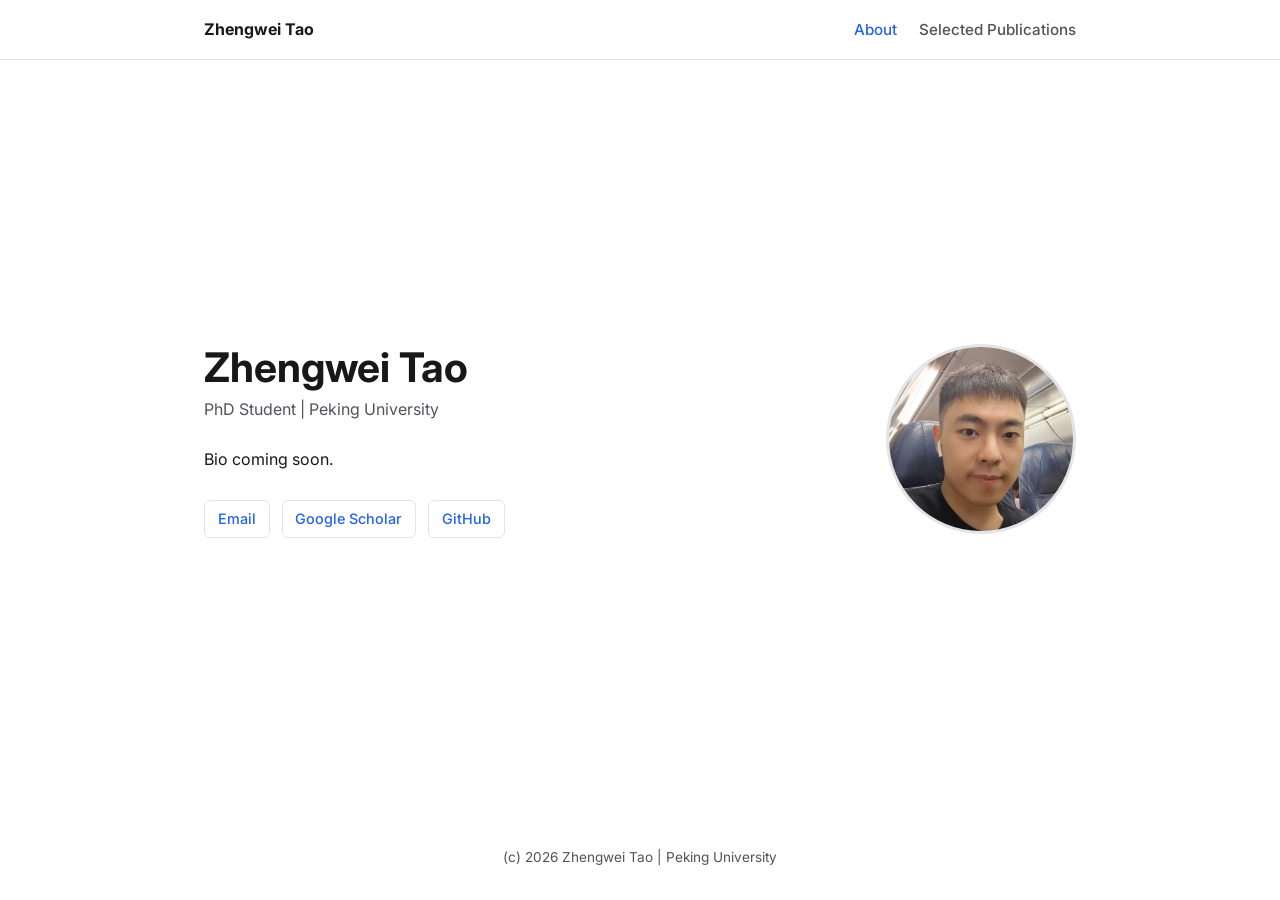
==== commit f7759ad9: "Split publications into separate page" ====
--- a/index.html
+++ b/index.html
@@ -3,343 +3,26 @@
 <head>
   <meta charset="UTF-8">
   <meta name="viewport" content="width=device-width, initial-scale=1.0">
-  <meta name="description" content="Zhengwei Tao, PhD student at Peking University. Research homepage and selected first-author publications.">
+  <meta name="description" content="Zhengwei Tao, PhD student at Peking University.">
   <title>Zhengwei Tao</title>
   <link rel="preconnect" href="https://fonts.googleapis.com">
   <link rel="preconnect" href="https://fonts.gstatic.com" crossorigin>
   <link href="https://fonts.googleapis.com/css2?family=Inter:wght@400;500;600;700&amp;display=swap" rel="stylesheet">
-  <style>
-    :root {
-      --bg: #ffffff;
-      --bg-nav: rgba(255, 255, 255, 0.94);
-      --text: #18181b;
-      --muted: #52525b;
-      --accent: #2563eb;
-      --accent-soft: #eff6ff;
-      --border: #e4e4e7;
-      --nav-height: 60px;
-    }
-
-    *, *::before, *::after {
-      box-sizing: border-box;
-      margin: 0;
-      padding: 0;
-    }
-
-    html {
-      scroll-behavior: smooth;
-    }
-
-    body {
-      font-family: "Inter", system-ui, -apple-system, BlinkMacSystemFont, "Segoe UI", sans-serif;
-      font-size: 16px;
-      line-height: 1.7;
-      color: var(--text);
-      background: var(--bg);
-    }
-
-    a {
-      color: var(--accent);
-      text-decoration: none;
-    }
-
-    a:hover {
-      text-decoration: underline;
-    }
-
-    section {
-      scroll-margin-top: 78px;
-    }
-
-    .container {
-      width: min(100%, 920px);
-      margin: 0 auto;
-      padding: 0 1.5rem;
-    }
-
-    nav {
-      position: sticky;
-      top: 0;
-      z-index: 100;
-      height: var(--nav-height);
-      background: var(--bg-nav);
-      border-bottom: 1px solid var(--border);
-      backdrop-filter: blur(10px);
-      -webkit-backdrop-filter: blur(10px);
-    }
-
-    .nav-inner {
-      display: flex;
-      align-items: center;
-      justify-content: space-between;
-      height: 100%;
-    }
-
-    .nav-name {
-      color: var(--text);
-      font-size: 1rem;
-      font-weight: 700;
-    }
-
-    .nav-links {
-      display: flex;
-      gap: 1.4rem;
-      align-items: center;
-      list-style: none;
-    }
-
-    .nav-links a {
-      color: var(--muted);
-      font-size: 0.95rem;
-      font-weight: 500;
-    }
-
-    .nav-links a:hover {
-      color: var(--accent);
-      text-decoration: none;
-    }
-
-    #about {
-      min-height: calc(100vh - var(--nav-height));
-      display: flex;
-      align-items: center;
-      padding: 4rem 0;
-      border-bottom: 1px solid var(--border);
-    }
-
-    .about-grid {
-      display: grid;
-      grid-template-columns: minmax(0, 1fr) 190px;
-      gap: 3.5rem;
-      align-items: start;
-    }
-
-    .about-text h1 {
-      margin-bottom: 0.3rem;
-      font-size: 2.55rem;
-      font-weight: 700;
-      line-height: 1.15;
-    }
-
-    .affiliation {
-      margin-bottom: 1.4rem;
-      color: var(--muted);
-      font-size: 1rem;
-    }
-
-    .bio {
-      max-width: 650px;
-      margin-bottom: 1.7rem;
-      color: var(--text);
-    }
-
-    .contact-links {
-      display: flex;
-      flex-wrap: wrap;
-      gap: 0.75rem;
-    }
-
-    .contact-links a {
-      display: inline-flex;
-      align-items: center;
-      min-height: 34px;
-      padding: 0.35rem 0.8rem;
-      border: 1px solid var(--border);
-      border-radius: 6px;
-      color: var(--accent);
-      font-size: 0.9rem;
-      font-weight: 500;
-      transition: background 0.15s, border-color 0.15s;
-    }
-
-    .contact-links a:hover {
-      background: var(--accent-soft);
-      border-color: var(--accent);
-      text-decoration: none;
-    }
-
-    .about-photo img {
-      display: block;
-      width: 190px;
-      height: 190px;
-      object-fit: cover;
-      border: 3px solid var(--border);
-      border-radius: 50%;
-    }
-
-    #selected-publications {
-      padding: 3.2rem 0 3.5rem;
-      border-bottom: 1px solid var(--border);
-    }
-
-    #selected-publications h2 {
-      margin-bottom: 2rem;
-      font-size: 1.55rem;
-      font-weight: 650;
-      line-height: 1.3;
-    }
-
-    .pub-year-group {
-      margin-bottom: 2.1rem;
-    }
-
-    .pub-year-group:last-child {
-      margin-bottom: 0;
-    }
-
-    .year-label {
-      margin-bottom: 0.75rem;
-      padding-bottom: 0.35rem;
-      border-bottom: 1px solid var(--border);
-      color: var(--muted);
-      font-size: 0.84rem;
-      font-weight: 650;
-      letter-spacing: 0.08em;
-      text-transform: uppercase;
-    }
-
-    .pub-entry {
-      margin-bottom: 0.1rem;
-      padding: 0.9rem 0 0.9rem 1rem;
-      border-left: 3px solid transparent;
-      transition: border-color 0.15s;
-    }
-
-    .pub-entry:hover {
-      border-left-color: var(--accent);
-    }
-
-    .pub-title {
-      margin-bottom: 0.22rem;
-      font-size: 0.98rem;
-      font-weight: 650;
-      line-height: 1.5;
-    }
-
-    .pub-title a {
-      color: var(--text);
-    }
-
-    .pub-title a:hover {
-      color: var(--accent);
-      text-decoration: none;
-    }
-
-    .pub-authors {
-      margin-bottom: 0.3rem;
-      color: var(--muted);
-      font-size: 0.88rem;
-      line-height: 1.5;
-    }
-
-    .pub-venue {
-      display: flex;
-      flex-wrap: wrap;
-      gap: 0.5rem;
-      align-items: center;
-      color: var(--muted);
-      font-size: 0.85rem;
-    }
-
-    .badge {
-      display: inline-block;
-      padding: 0.15rem 0.55rem;
-      border-radius: 4px;
-      font-size: 0.78rem;
-      font-weight: 650;
-      letter-spacing: 0.02em;
-      white-space: nowrap;
-    }
-
-    .badge-conf {
-      color: #1d4ed8;
-      background: #eff6ff;
-    }
-
-    .badge-journal {
-      color: #15803d;
-      background: #f0fdf4;
-    }
-
-    .badge-arxiv {
-      color: #4b5563;
-      background: #f3f4f6;
-    }
-
-    footer {
-      padding: 1.5rem 0;
-      color: var(--muted);
-      font-size: 0.85rem;
-      text-align: center;
-    }
-
-    @media (max-width: 700px) {
-      .about-grid {
-        grid-template-columns: 1fr;
-        gap: 1.7rem;
-      }
-
-      .about-photo {
-        order: -1;
-      }
-
-      .about-photo img {
-        width: 138px;
-        height: 138px;
-      }
-
-      .about-text h1 {
-        font-size: 2.05rem;
-      }
-    }
-
-    @media (max-width: 520px) {
-      .container {
-        padding: 0 1.1rem;
-      }
-
-      .nav-name {
-        display: none;
-      }
-
-      .nav-inner {
-        justify-content: center;
-      }
-
-      .nav-links {
-        gap: 1rem;
-      }
-
-      .nav-links a {
-        font-size: 0.9rem;
-      }
-
-      #about {
-        align-items: flex-start;
-        min-height: auto;
-        padding: 3rem 0;
-      }
-
-      .contact-links a {
-        width: calc(50% - 0.375rem);
-        justify-content: center;
-      }
-    }
-  </style>
+  <link rel="stylesheet" href="styles.css">
 </head>
 <body>
   <nav>
     <div class="container nav-inner">
-      <span class="nav-name">Zhengwei Tao</span>
+      <a class="nav-name" href="index.html" aria-current="page">Zhengwei Tao</a>
       <ul class="nav-links">
-        <li><a href="#about">About</a></li>
-        <li><a href="#selected-publications">Selected Publications</a></li>
+        <li><a href="index.html" aria-current="page">About</a></li>
+        <li><a href="publications.html">Selected Publications</a></li>
       </ul>
     </div>
   </nav>
 
   <main>
-    <section id="about">
+    <section id="about" class="about-page">
       <div class="container about-grid">
         <div class="about-text">
           <h1>Zhengwei Tao</h1>
@@ -357,100 +40,6 @@
         </div>
       </div>
     </section>
-
-    <section id="selected-publications">
-      <div class="container">
-        <h2>Selected Publications</h2>
-
-        <div class="pub-year-group">
-          <h3 class="year-label">2026</h3>
-
-          <div class="pub-entry">
-            <p class="pub-title"><a href="https://doi.org/10.1109/TKDE.2025.3634839" target="_blank" rel="noopener">WizardEvent: Empowering Event Reasoning by Hybrid Event-Aware Data Synthesizing</a></p>
-            <p class="pub-authors"><strong>Zhengwei Tao</strong>, Xiancai Chen, Zhi Jin, Xiaoying Bai, Haiyan Zhao, Wenpeng Hu, Chongyang Tao, Shuai Ma</p>
-            <p class="pub-venue"><span class="badge badge-journal">IEEE TKDE 2026</span> IEEE Transactions on Knowledge and Data Engineering, 38(2): 1412-1426</p>
-          </div>
-
-          <div class="pub-entry">
-            <p class="pub-title"><a href="https://arxiv.org/abs/2601.08699" target="_blank" rel="noopener">RAGShaper: Eliciting Sophisticated Agentic RAG Skills via Automated Data Synthesis</a></p>
-            <p class="pub-authors"><strong>Zhengwei Tao</strong>, Bo Li, Jialong Wu, Guochen Yan, Huanyao Zhang, Jiahao Xu, Haitao Mi, Wentao Zhang</p>
-            <p class="pub-venue"><span class="badge badge-arxiv">arXiv 2026</span></p>
-          </div>
-        </div>
-
-        <div class="pub-year-group">
-          <h3 class="year-label">2025</h3>
-
-          <div class="pub-entry">
-            <p class="pub-title"><a href="https://doi.org/10.1609/aaai.v39i24.34714" target="_blank" rel="noopener">A Comprehensive Evaluation on Event Reasoning of Large Language Models</a></p>
-            <p class="pub-authors"><strong>Zhengwei Tao</strong>, Zhi Jin, Yifan Zhang, Xiancai Chen, Haiyan Zhao, Jia Li, Bin Liang, Chongyang Tao, Qun Liu, Kam-Fai Wong</p>
-            <p class="pub-venue"><span class="badge badge-conf">AAAI 2025</span> pp. 25273-25281</p>
-          </div>
-
-          <div class="pub-entry">
-            <p class="pub-title"><a href="https://arxiv.org/abs/2504.01509" target="_blank" rel="noopener">PROPHET: An Inferable Future Forecasting Benchmark with Causal Intervened Likelihood Estimation</a></p>
-            <p class="pub-authors"><strong>Zhengwei Tao</strong>, Zhi Jin, Bincheng Li, Xiaoying Bai, Haiyan Zhao, Chengfeng Dou, Xiancai Chen, Jia Li, Linyu Li, Chongyang Tao</p>
-            <p class="pub-venue"><span class="badge badge-arxiv">arXiv 2025</span></p>
-          </div>
-
-          <div class="pub-entry">
-            <p class="pub-title"><a href="https://arxiv.org/abs/2507.15061" target="_blank" rel="noopener">WebShaper: Agentically Data Synthesizing via Information-Seeking Formalization</a></p>
-            <p class="pub-authors"><strong>Zhengwei Tao</strong>, Jialong Wu, Wenbiao Yin, Junkai Zhang, Baixuan Li, Haiyang Shen, Kuan Li, Liwen Zhang, Xinyu Wang, Yong Jiang, Pengjun Xie, Fei Huang, Jingren Zhou</p>
-            <p class="pub-venue"><span class="badge badge-arxiv">arXiv 2025</span></p>
-          </div>
-
-          <div class="pub-entry">
-            <p class="pub-title"><a href="https://arxiv.org/abs/2510.24697" target="_blank" rel="noopener">WebLeaper: Empowering Efficiency and Efficacy in WebAgent via Enabling Info-Rich Seeking</a></p>
-            <p class="pub-authors"><strong>Zhengwei Tao</strong>, Haiyang Shen, Baixuan Li, Wenbiao Yin, Jialong Wu, Kuan Li, Zhongwang Zhang, Huifeng Yin, Rui Ye, Liwen Zhang, Xinyu Wang, Pengjun Xie, Jingren Zhou, Yong Jiang</p>
-            <p class="pub-venue"><span class="badge badge-arxiv">arXiv 2025</span></p>
-          </div>
-        </div>
-
-        <div class="pub-year-group">
-          <h3 class="year-label">2024</h3>
-
-          <div class="pub-entry">
-            <p class="pub-title"><a href="https://arxiv.org/abs/2404.14387" target="_blank" rel="noopener">A Survey on Self-Evolution of Large Language Models</a></p>
-            <p class="pub-authors"><strong>Zhengwei Tao</strong>, Ting-En Lin, Xiancai Chen, Hangyu Li, Yuchuan Wu, Yongbin Li, Zhi Jin, Fei Huang, Dacheng Tao, Jingren Zhou</p>
-            <p class="pub-venue"><span class="badge badge-arxiv">arXiv 2024</span></p>
-          </div>
-
-          <div class="pub-entry">
-            <p class="pub-title"><a href="https://aclanthology.org/2024.findings-acl.531" target="_blank" rel="noopener">EVIT: Event-Oriented Instruction Tuning for Event Reasoning</a></p>
-            <p class="pub-authors"><strong>Zhengwei Tao</strong>, Xiancai Chen, Zhi Jin, Xiaoying Bai, Haiyan Zhao, Yiwei Lou</p>
-            <p class="pub-venue"><span class="badge badge-conf">ACL 2024 Findings</span> pp. 8966-8979</p>
-          </div>
-
-          <div class="pub-entry">
-            <p class="pub-title"><a href="https://aclanthology.org/2024.findings-acl.528" target="_blank" rel="noopener">MEEL: Multi-Modal Event Evolution Learning</a></p>
-            <p class="pub-authors"><strong>Zhengwei Tao</strong>, Zhi Jin, Junqiang Huang, Xiancai Chen, Xiaoying Bai, Yifan Zhang, Chongyang Tao</p>
-            <p class="pub-venue"><span class="badge badge-conf">ACL 2024 Findings</span> pp. 8912-8925</p>
-          </div>
-        </div>
-
-        <div class="pub-year-group">
-          <h3 class="year-label">2023</h3>
-
-          <div class="pub-entry">
-            <p class="pub-title"><a href="https://aclanthology.org/2023.acl-long.391" target="_blank" rel="noopener">UniEvent: Unified Generative Model with Multi-Dimensional Prefix for Zero-Shot Event-Relational Reasoning</a></p>
-            <p class="pub-authors"><strong>Zhengwei Tao</strong>, Zhi Jin, Haiyan Zhao, Chengfeng Dou, Yongqiang Zhao, Tao Shen, Chongyang Tao</p>
-            <p class="pub-venue"><span class="badge badge-conf">ACL 2023</span> Long Papers, pp. 7088-7102</p>
-          </div>
-
-          <div class="pub-entry">
-            <p class="pub-title"><a href="https://aclanthology.org/2023.findings-acl.283" target="_blank" rel="noopener">SEAG: Structure-Aware Event Causality Generation</a></p>
-            <p class="pub-authors"><strong>Zhengwei Tao</strong>, Zhi Jin, Xiaoying Bai, Haiyan Zhao, Chengfeng Dou, Yongqiang Zhao, Fang Wang, Chongyang Tao</p>
-            <p class="pub-venue"><span class="badge badge-conf">ACL 2023 Findings</span> pp. 4631-4644</p>
-          </div>
-
-          <div class="pub-entry">
-            <p class="pub-title"><a href="https://arxiv.org/abs/2305.15268" target="_blank" rel="noopener">EvEval: A Comprehensive Evaluation of Event Semantics for Large Language Models</a></p>
-            <p class="pub-authors"><strong>Zhengwei Tao</strong>, Zhi Jin, Xiaoying Bai, Haiyan Zhao, Yanlin Feng, Jia Li, Wenpeng Hu</p>
-            <p class="pub-venue"><span class="badge badge-arxiv">arXiv 2023</span></p>
-          </div>
-        </div>
-      </div>
-    </section>
   </main>
 
   <footer>
@@ -458,16 +47,5 @@
       <p>(c) 2026 Zhengwei Tao | Peking University</p>
     </div>
   </footer>
-
-  <script>
-    document.querySelectorAll('a[href^="#"]').forEach((link) => {
-      link.addEventListener("click", (event) => {
-        const target = document.querySelector(link.getAttribute("href"));
-        if (!target) return;
-        event.preventDefault();
-        target.scrollIntoView({ behavior: "smooth" });
-      });
-    });
-  </script>
 </body>
 </html>
--- a/styles.css
+++ b/styles.css
@@ -0,0 +1,316 @@
+:root {
+  --bg: #ffffff;
+  --bg-nav: rgba(255, 255, 255, 0.94);
+  --text: #18181b;
+  --muted: #52525b;
+  --accent: #2563eb;
+  --accent-soft: #eff6ff;
+  --border: #e4e4e7;
+  --nav-height: 60px;
+}
+
+*, *::before, *::after {
+  box-sizing: border-box;
+  margin: 0;
+  padding: 0;
+}
+
+html {
+  scroll-behavior: smooth;
+}
+
+body {
+  min-height: 100vh;
+  font-family: "Inter", system-ui, -apple-system, BlinkMacSystemFont, "Segoe UI", sans-serif;
+  font-size: 16px;
+  line-height: 1.7;
+  color: var(--text);
+  background: var(--bg);
+}
+
+a {
+  color: var(--accent);
+  text-decoration: none;
+}
+
+a:hover {
+  text-decoration: underline;
+}
+
+.container {
+  width: min(100%, 920px);
+  margin: 0 auto;
+  padding: 0 1.5rem;
+}
+
+nav {
+  position: sticky;
+  top: 0;
+  z-index: 100;
+  height: var(--nav-height);
+  background: var(--bg-nav);
+  border-bottom: 1px solid var(--border);
+  backdrop-filter: blur(10px);
+  -webkit-backdrop-filter: blur(10px);
+}
+
+.nav-inner {
+  display: flex;
+  align-items: center;
+  justify-content: space-between;
+  height: 100%;
+}
+
+.nav-name {
+  color: var(--text);
+  font-size: 1rem;
+  font-weight: 700;
+}
+
+.nav-name:hover {
+  text-decoration: none;
+}
+
+.nav-links {
+  display: flex;
+  gap: 1.4rem;
+  align-items: center;
+  list-style: none;
+}
+
+.nav-links a {
+  color: var(--muted);
+  font-size: 0.95rem;
+  font-weight: 500;
+}
+
+.nav-links a:hover,
+.nav-links a[aria-current="page"] {
+  color: var(--accent);
+  text-decoration: none;
+}
+
+.about-page {
+  min-height: calc(100vh - var(--nav-height) - 78px);
+  display: flex;
+  align-items: center;
+  padding: 4rem 0;
+}
+
+.about-grid {
+  display: grid;
+  grid-template-columns: minmax(0, 1fr) 190px;
+  gap: 3.5rem;
+  align-items: start;
+}
+
+.about-text h1,
+.publications-page h1 {
+  margin-bottom: 0.3rem;
+  font-size: 2.55rem;
+  font-weight: 700;
+  line-height: 1.15;
+}
+
+.affiliation {
+  margin-bottom: 1.4rem;
+  color: var(--muted);
+  font-size: 1rem;
+}
+
+.bio {
+  max-width: 650px;
+  margin-bottom: 1.7rem;
+  color: var(--text);
+}
+
+.contact-links {
+  display: flex;
+  flex-wrap: wrap;
+  gap: 0.75rem;
+}
+
+.contact-links a {
+  display: inline-flex;
+  align-items: center;
+  min-height: 34px;
+  padding: 0.35rem 0.8rem;
+  border: 1px solid var(--border);
+  border-radius: 6px;
+  color: var(--accent);
+  font-size: 0.9rem;
+  font-weight: 500;
+  transition: background 0.15s, border-color 0.15s;
+}
+
+.contact-links a:hover {
+  background: var(--accent-soft);
+  border-color: var(--accent);
+  text-decoration: none;
+}
+
+.about-photo img {
+  display: block;
+  width: 190px;
+  height: 190px;
+  object-fit: cover;
+  border: 3px solid var(--border);
+  border-radius: 50%;
+}
+
+.publications-page {
+  padding: 3.5rem 0;
+  border-bottom: 1px solid var(--border);
+}
+
+.publications-page h1 {
+  margin-bottom: 2.2rem;
+}
+
+.pub-year-group {
+  margin-bottom: 2.1rem;
+}
+
+.pub-year-group:last-child {
+  margin-bottom: 0;
+}
+
+.year-label {
+  margin-bottom: 0.75rem;
+  padding-bottom: 0.35rem;
+  border-bottom: 1px solid var(--border);
+  color: var(--muted);
+  font-size: 0.84rem;
+  font-weight: 650;
+  letter-spacing: 0.08em;
+  text-transform: uppercase;
+}
+
+.pub-entry {
+  margin-bottom: 0.1rem;
+  padding: 0.9rem 0 0.9rem 1rem;
+  border-left: 3px solid transparent;
+  transition: border-color 0.15s;
+}
+
+.pub-entry:hover {
+  border-left-color: var(--accent);
+}
+
+.pub-title {
+  margin-bottom: 0.22rem;
+  font-size: 0.98rem;
+  font-weight: 650;
+  line-height: 1.5;
+}
+
+.pub-title a {
+  color: var(--text);
+}
+
+.pub-title a:hover {
+  color: var(--accent);
+  text-decoration: none;
+}
+
+.pub-authors {
+  margin-bottom: 0.3rem;
+  color: var(--muted);
+  font-size: 0.88rem;
+  line-height: 1.5;
+}
+
+.pub-venue {
+  display: flex;
+  flex-wrap: wrap;
+  gap: 0.5rem;
+  align-items: center;
+  color: var(--muted);
+  font-size: 0.85rem;
+}
+
+.badge {
+  display: inline-block;
+  padding: 0.15rem 0.55rem;
+  border-radius: 4px;
+  font-size: 0.78rem;
+  font-weight: 650;
+  letter-spacing: 0.02em;
+  white-space: nowrap;
+}
+
+.badge-conf {
+  color: #1d4ed8;
+  background: #eff6ff;
+}
+
+.badge-journal {
+  color: #15803d;
+  background: #f0fdf4;
+}
+
+.badge-arxiv {
+  color: #4b5563;
+  background: #f3f4f6;
+}
+
+footer {
+  padding: 1.5rem 0;
+  color: var(--muted);
+  font-size: 0.85rem;
+  text-align: center;
+}
+
+@media (max-width: 700px) {
+  .about-grid {
+    grid-template-columns: 1fr;
+    gap: 1.7rem;
+  }
+
+  .about-photo {
+    order: -1;
+  }
+
+  .about-photo img {
+    width: 138px;
+    height: 138px;
+  }
+
+  .about-text h1,
+  .publications-page h1 {
+    font-size: 2.05rem;
+  }
+}
+
+@media (max-width: 520px) {
+  .container {
+    padding: 0 1.1rem;
+  }
+
+  .nav-name {
+    display: none;
+  }
+
+  .nav-inner {
+    justify-content: center;
+  }
+
+  .nav-links {
+    gap: 1rem;
+  }
+
+  .nav-links a {
+    font-size: 0.9rem;
+  }
+
+  .about-page {
+    align-items: flex-start;
+    min-height: auto;
+    padding: 3rem 0;
+  }
+
+  .contact-links a {
+    width: calc(50% - 0.375rem);
+    justify-content: center;
+  }
+}
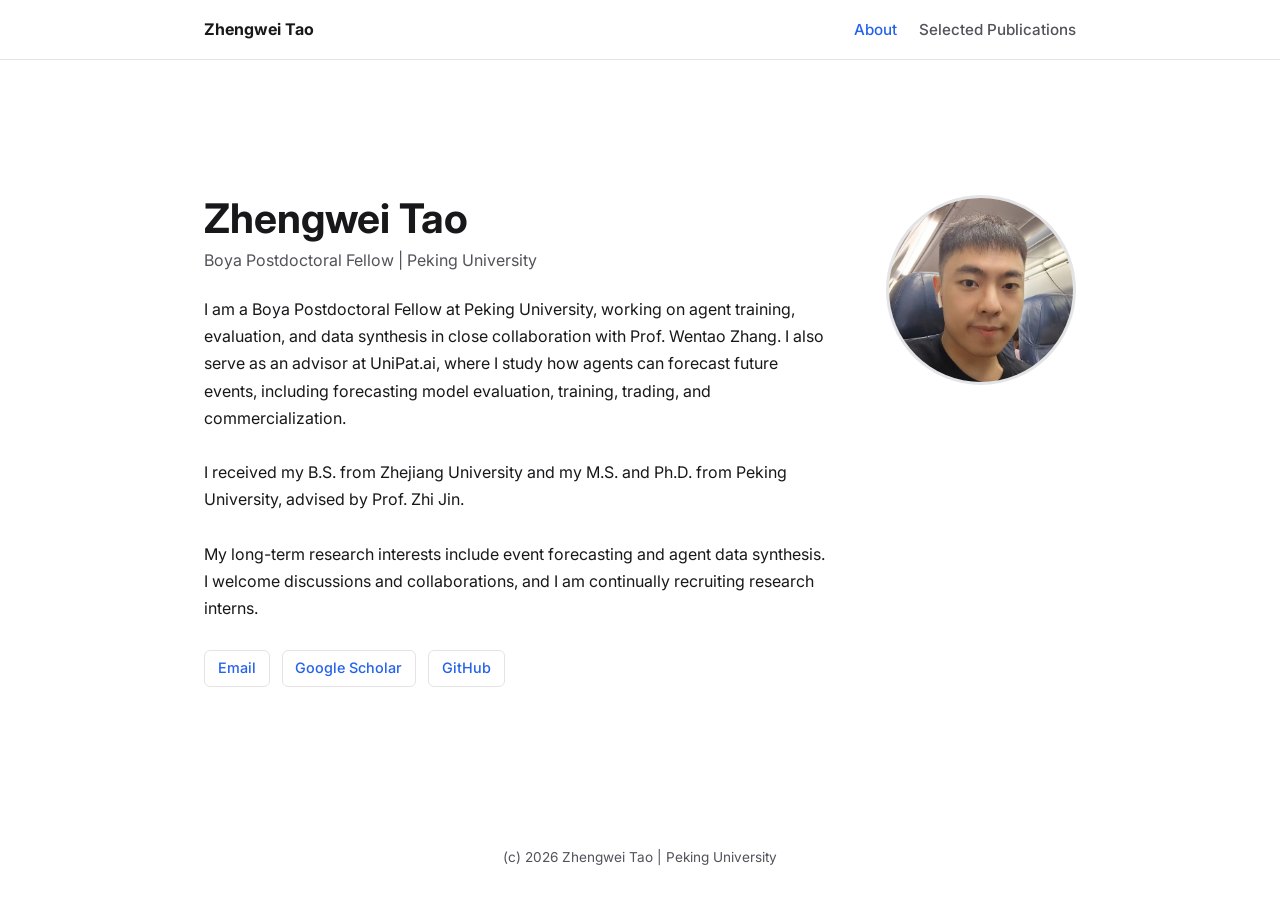
==== commit 7c5cc916: "Update homepage bio" ====
--- a/index.html
+++ b/index.html
@@ -26,9 +26,10 @@
       <div class="container about-grid">
         <div class="about-text">
           <h1>Zhengwei Tao</h1>
-          <p class="affiliation">PhD Student | Peking University</p>
-          <!-- Replace this paragraph with your final bio. -->
-          <p class="bio">Bio coming soon.</p>
+          <p class="affiliation">Boya Postdoctoral Fellow | Peking University</p>
+          <p class="bio">I am a Boya Postdoctoral Fellow at Peking University, working on agent training, evaluation, and data synthesis in close collaboration with Prof. Wentao Zhang. I also serve as an advisor at UniPat.ai, where I study how agents can forecast future events, including forecasting model evaluation, training, trading, and commercialization.</p>
+          <p class="bio">I received my B.S. from Zhejiang University and my M.S. and Ph.D. from Peking University, advised by Prof. Zhi Jin.</p>
+          <p class="bio">My long-term research interests include event forecasting and agent data synthesis. I welcome discussions and collaborations, and I am continually recruiting research interns.</p>
           <div class="contact-links" aria-label="Contact and profile links">
             <a href="mailto:tttzw@pku.edu.cn">Email</a>
             <a href="https://scholar.google.com/citations?hl=en&amp;user=mk7GqoIAAAAJ" target="_blank" rel="noopener">Google Scholar</a>
--- a/styles.css
+++ b/styles.css
@@ -229,6 +229,12 @@
   font-size: 0.85rem;
 }
 
+.pub-note {
+  margin-top: 0.2rem;
+  color: var(--muted);
+  font-size: 0.82rem;
+}
+
 .badge {
   display: inline-block;
   padding: 0.15rem 0.55rem;
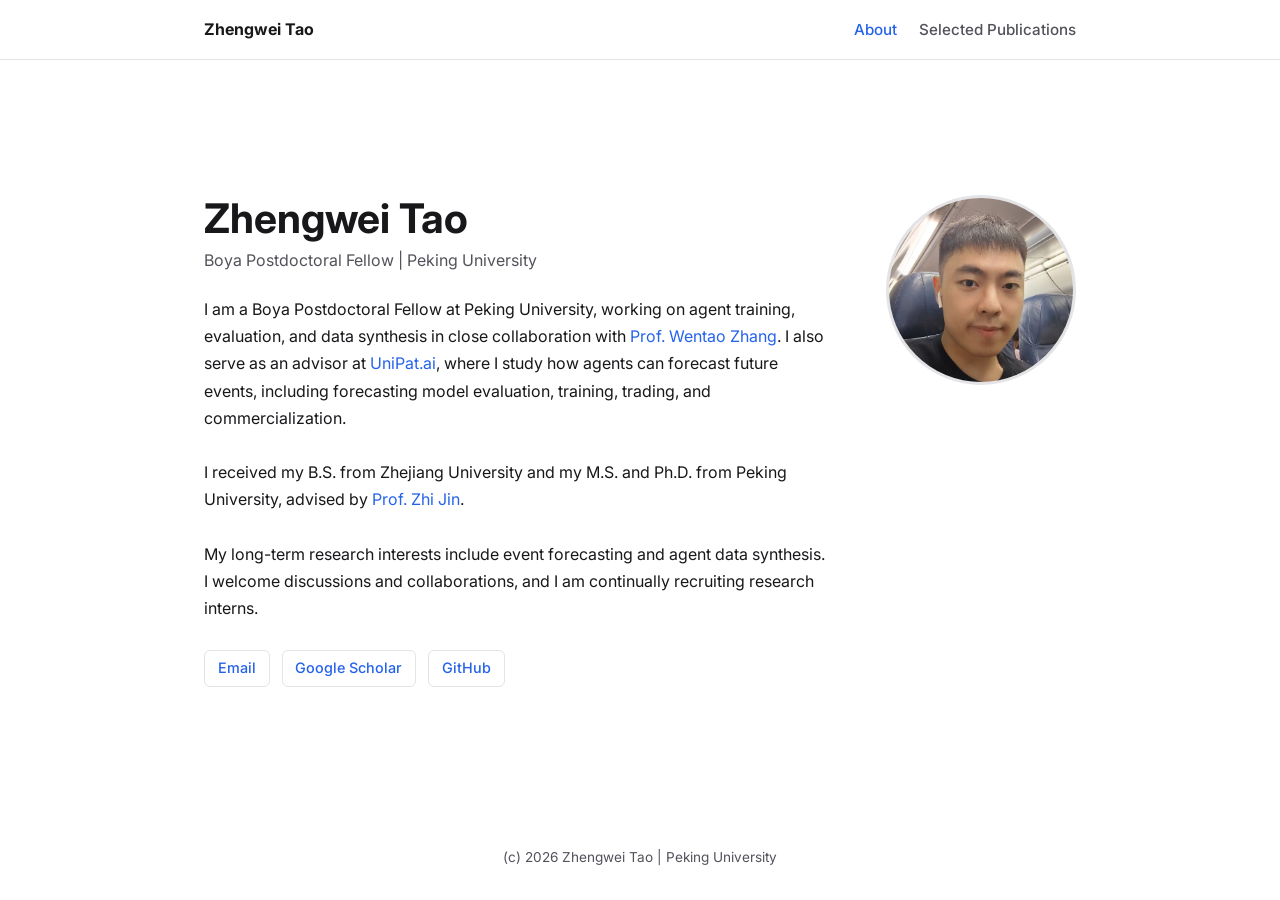
==== commit e70c23ff: "Link homepage bio references" ====
--- a/index.html
+++ b/index.html
@@ -27,8 +27,8 @@
         <div class="about-text">
           <h1>Zhengwei Tao</h1>
           <p class="affiliation">Boya Postdoctoral Fellow | Peking University</p>
-          <p class="bio">I am a Boya Postdoctoral Fellow at Peking University, working on agent training, evaluation, and data synthesis in close collaboration with Prof. Wentao Zhang. I also serve as an advisor at UniPat.ai, where I study how agents can forecast future events, including forecasting model evaluation, training, trading, and commercialization.</p>
-          <p class="bio">I received my B.S. from Zhejiang University and my M.S. and Ph.D. from Peking University, advised by Prof. Zhi Jin.</p>
+          <p class="bio">I am a Boya Postdoctoral Fellow at Peking University, working on agent training, evaluation, and data synthesis in close collaboration with <a href="https://zwt233.github.io/" target="_blank" rel="noopener">Prof. Wentao Zhang</a>. I also serve as an advisor at <a href="https://unipat.ai/" target="_blank" rel="noopener">UniPat.ai</a>, where I study how agents can forecast future events, including forecasting model evaluation, training, trading, and commercialization.</p>
+          <p class="bio">I received my B.S. from Zhejiang University and my M.S. and Ph.D. from Peking University, advised by <a href="https://faculty.pku.edu.cn/zhijin/en/index.htm" target="_blank" rel="noopener">Prof. Zhi Jin</a>.</p>
           <p class="bio">My long-term research interests include event forecasting and agent data synthesis. I welcome discussions and collaborations, and I am continually recruiting research interns.</p>
           <div class="contact-links" aria-label="Contact and profile links">
             <a href="mailto:tttzw@pku.edu.cn">Email</a>
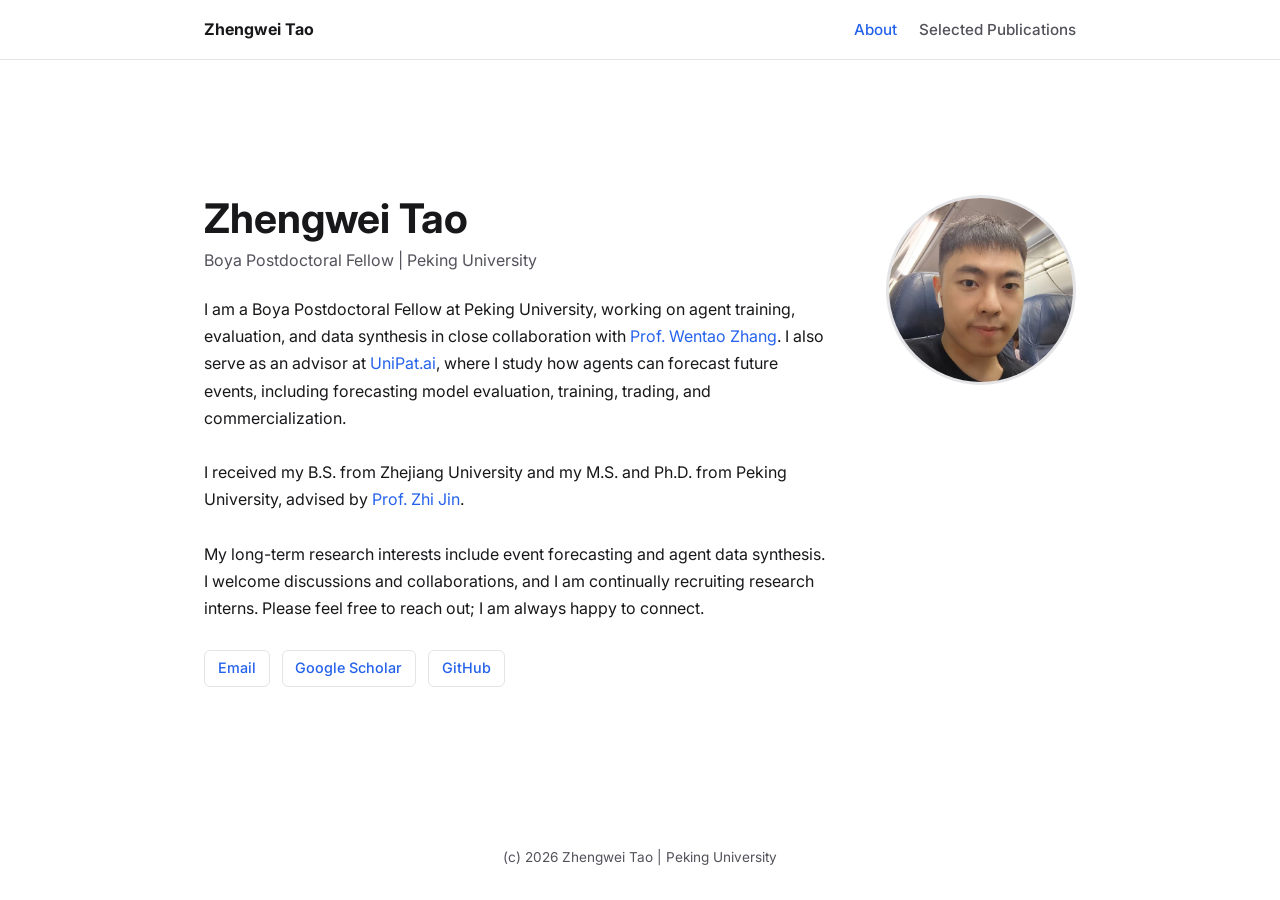
==== commit d4b73483: "Add welcoming contact note" ====
--- a/index.html
+++ b/index.html
@@ -29,7 +29,7 @@
           <p class="affiliation">Boya Postdoctoral Fellow | Peking University</p>
           <p class="bio">I am a Boya Postdoctoral Fellow at Peking University, working on agent training, evaluation, and data synthesis in close collaboration with <a href="https://zwt233.github.io/" target="_blank" rel="noopener">Prof. Wentao Zhang</a>. I also serve as an advisor at <a href="https://unipat.ai/" target="_blank" rel="noopener">UniPat.ai</a>, where I study how agents can forecast future events, including forecasting model evaluation, training, trading, and commercialization.</p>
           <p class="bio">I received my B.S. from Zhejiang University and my M.S. and Ph.D. from Peking University, advised by <a href="https://faculty.pku.edu.cn/zhijin/en/index.htm" target="_blank" rel="noopener">Prof. Zhi Jin</a>.</p>
-          <p class="bio">My long-term research interests include event forecasting and agent data synthesis. I welcome discussions and collaborations, and I am continually recruiting research interns.</p>
+          <p class="bio">My long-term research interests include event forecasting and agent data synthesis. I welcome discussions and collaborations, and I am continually recruiting research interns. Please feel free to reach out; I am always happy to connect.</p>
           <div class="contact-links" aria-label="Contact and profile links">
             <a href="mailto:tttzw@pku.edu.cn">Email</a>
             <a href="https://scholar.google.com/citations?hl=en&amp;user=mk7GqoIAAAAJ" target="_blank" rel="noopener">Google Scholar</a>
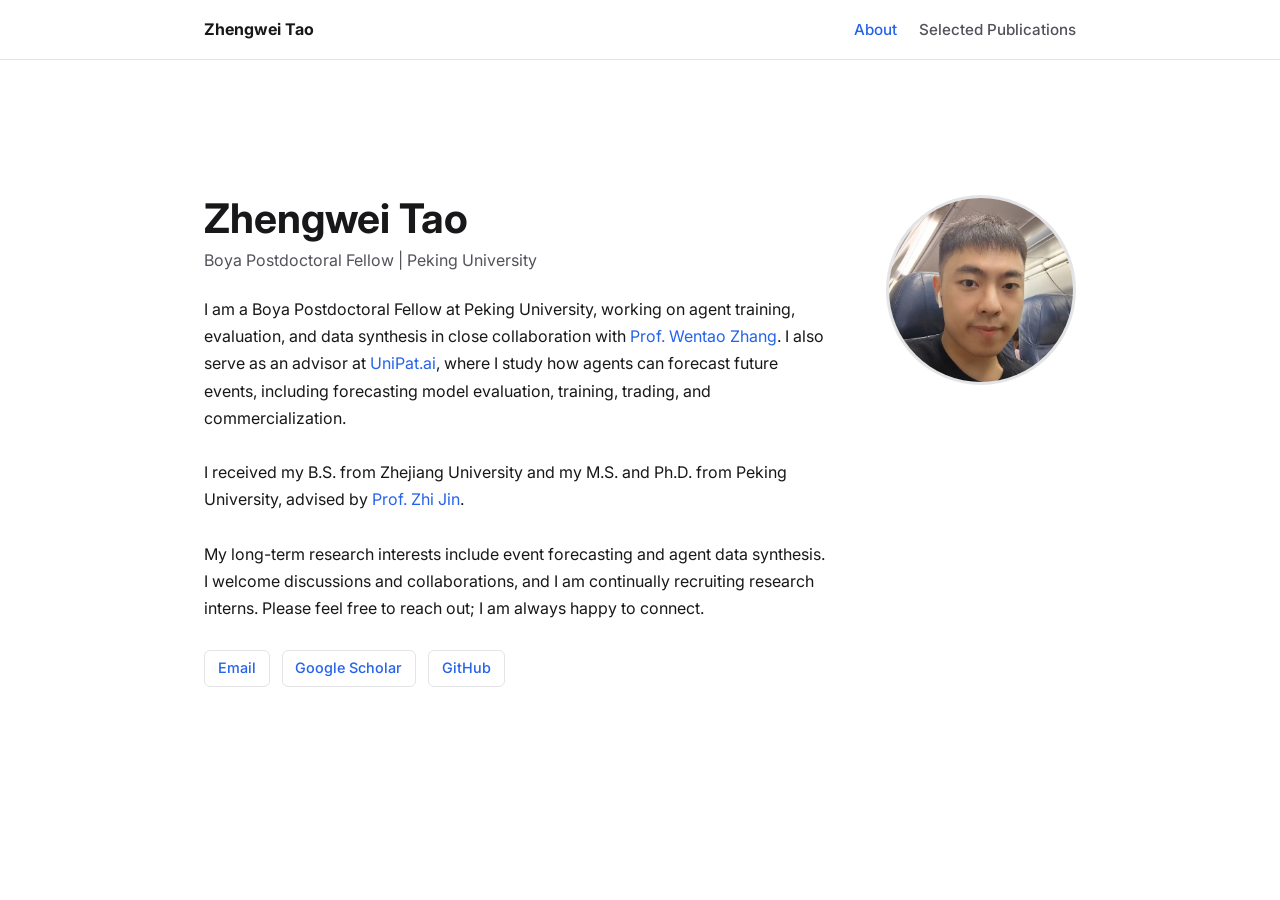
==== commit 3dedf839: "Remove footer copyright text" ====
--- a/index.html
+++ b/index.html
@@ -43,10 +43,5 @@
     </section>
   </main>
 
-  <footer>
-    <div class="container">
-      <p>(c) 2026 Zhengwei Tao | Peking University</p>
-    </div>
-  </footer>
 </body>
 </html>
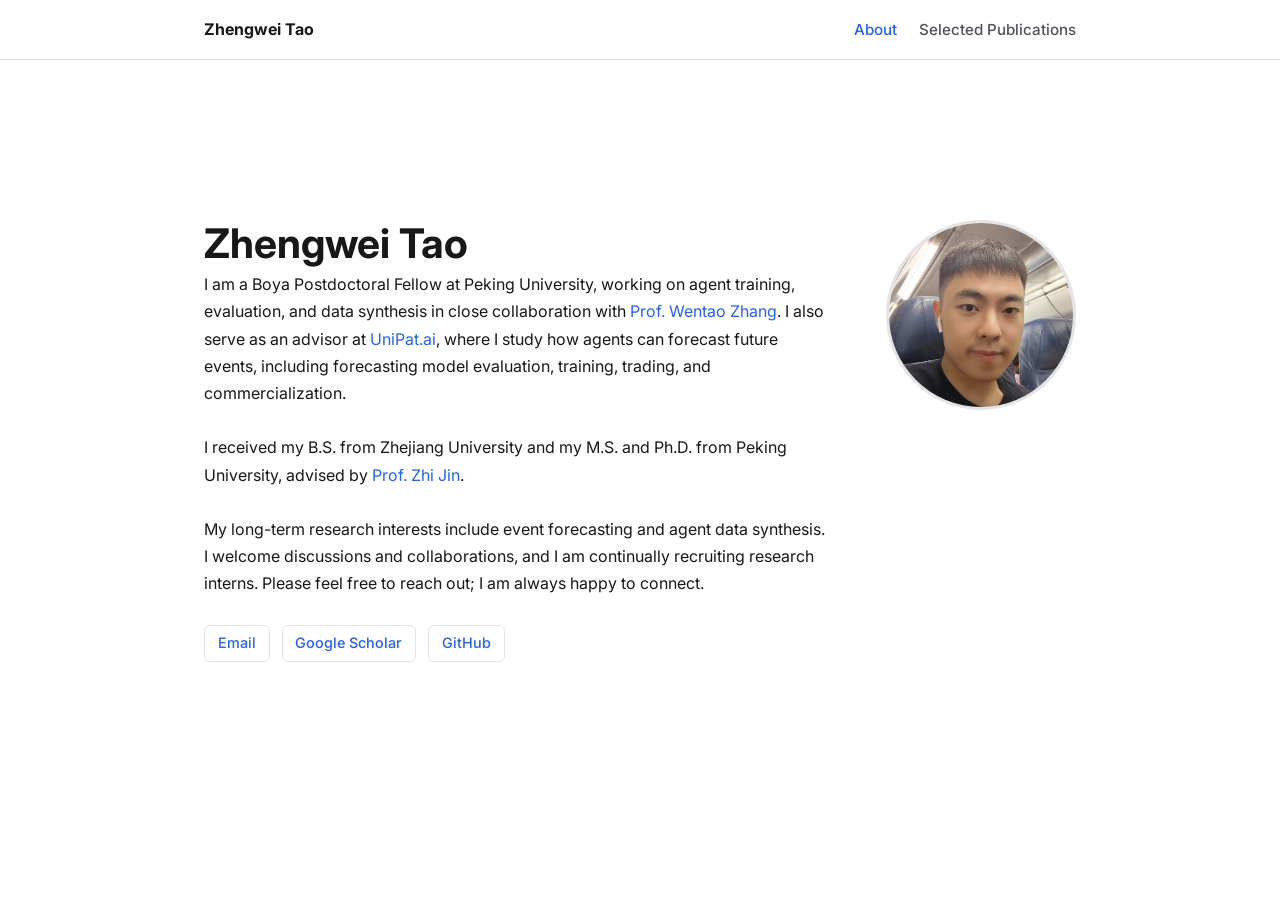
==== commit e2f2be05: "Remove homepage subtitle" ====
--- a/index.html
+++ b/index.html
@@ -26,7 +26,6 @@
       <div class="container about-grid">
         <div class="about-text">
           <h1>Zhengwei Tao</h1>
-          <p class="affiliation">Boya Postdoctoral Fellow | Peking University</p>
           <p class="bio">I am a Boya Postdoctoral Fellow at Peking University, working on agent training, evaluation, and data synthesis in close collaboration with <a href="https://zwt233.github.io/" target="_blank" rel="noopener">Prof. Wentao Zhang</a>. I also serve as an advisor at <a href="https://unipat.ai/" target="_blank" rel="noopener">UniPat.ai</a>, where I study how agents can forecast future events, including forecasting model evaluation, training, trading, and commercialization.</p>
           <p class="bio">I received my B.S. from Zhejiang University and my M.S. and Ph.D. from Peking University, advised by <a href="https://faculty.pku.edu.cn/zhijin/en/index.htm" target="_blank" rel="noopener">Prof. Zhi Jin</a>.</p>
           <p class="bio">My long-term research interests include event forecasting and agent data synthesis. I welcome discussions and collaborations, and I am continually recruiting research interns. Please feel free to reach out; I am always happy to connect.</p>
